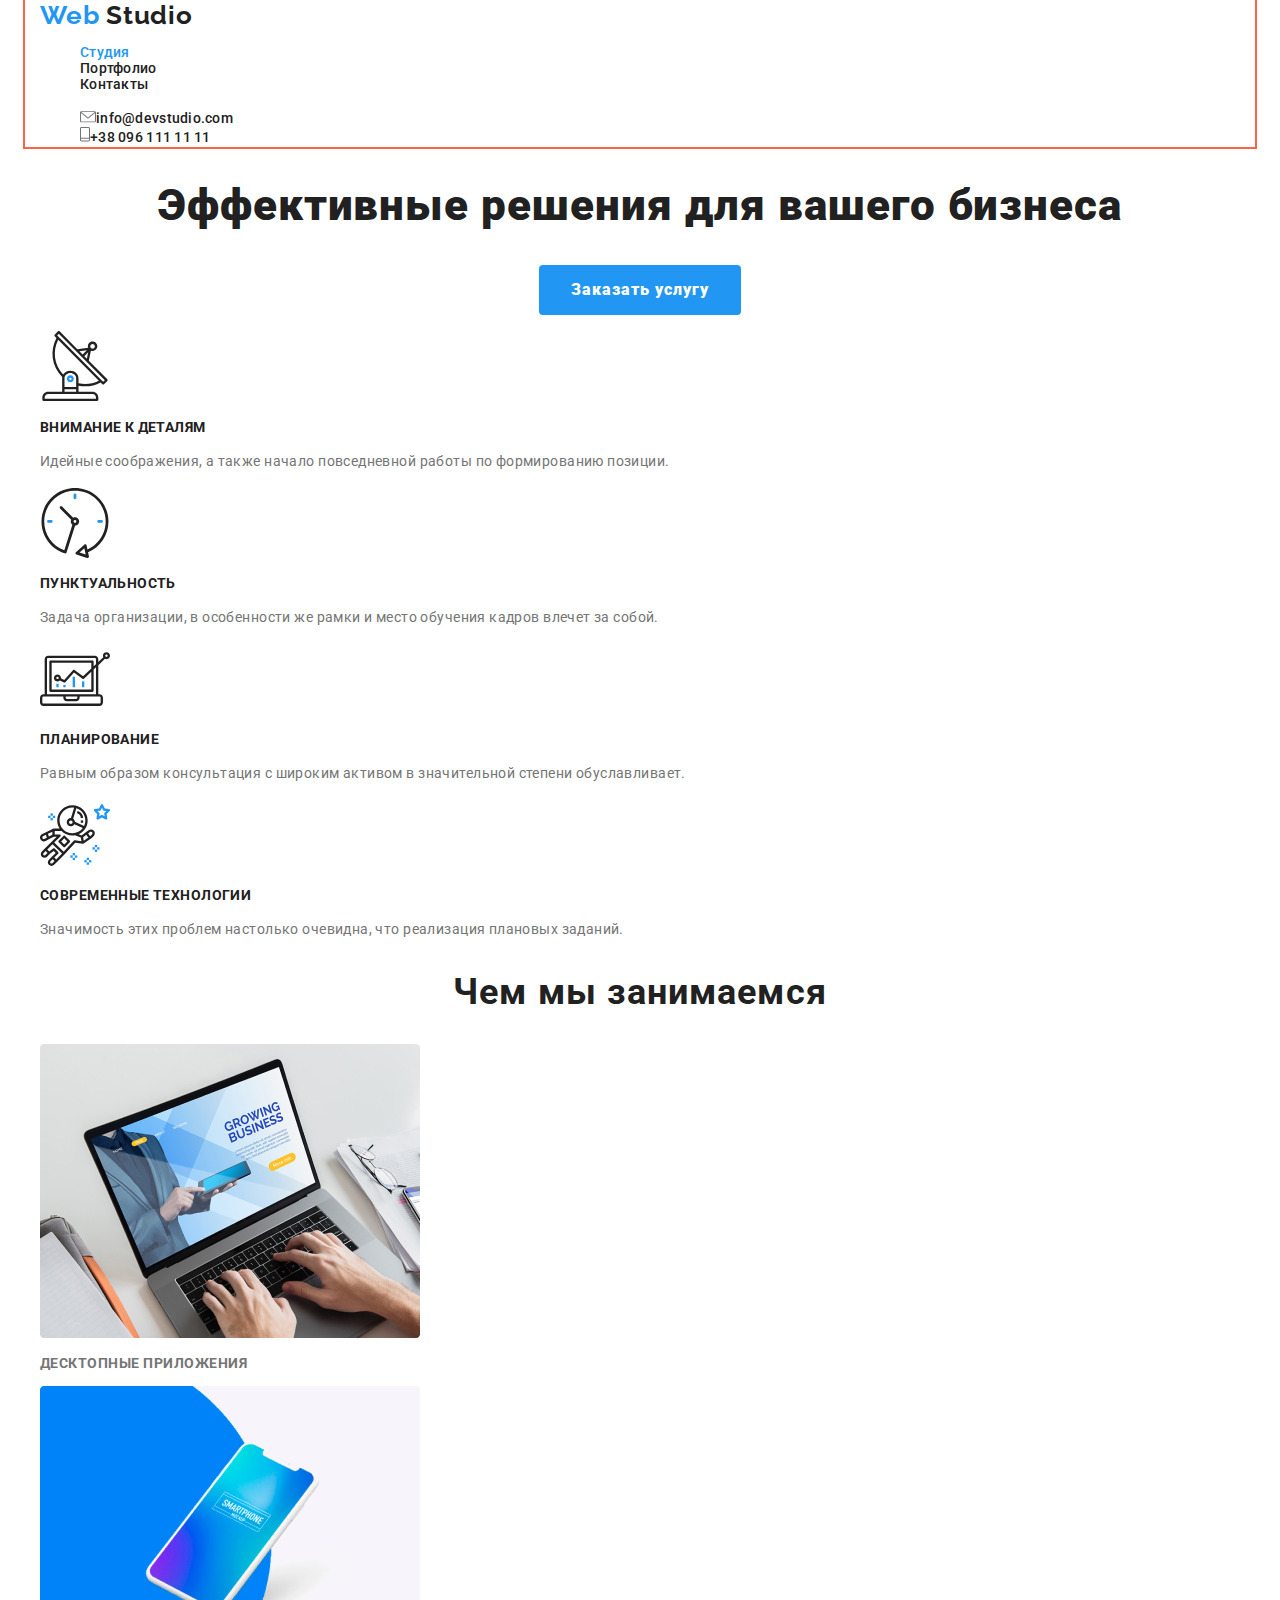
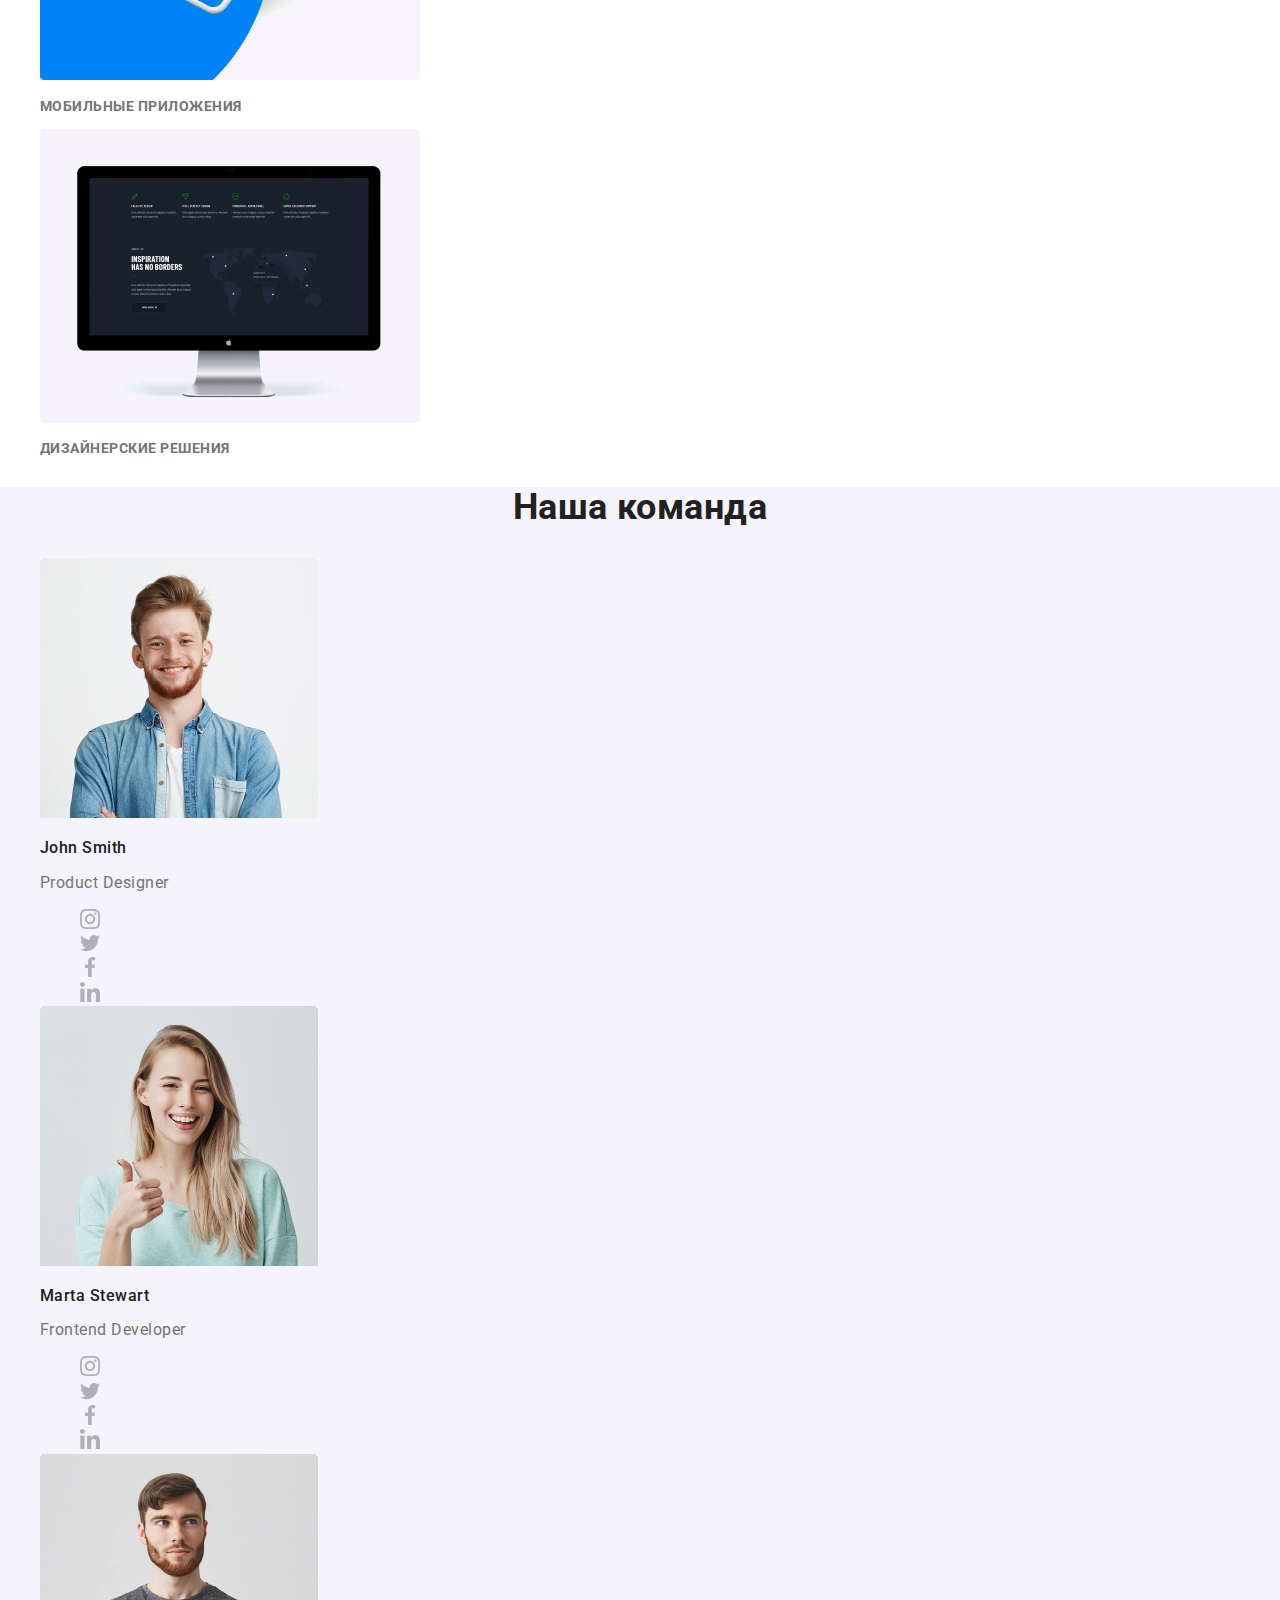
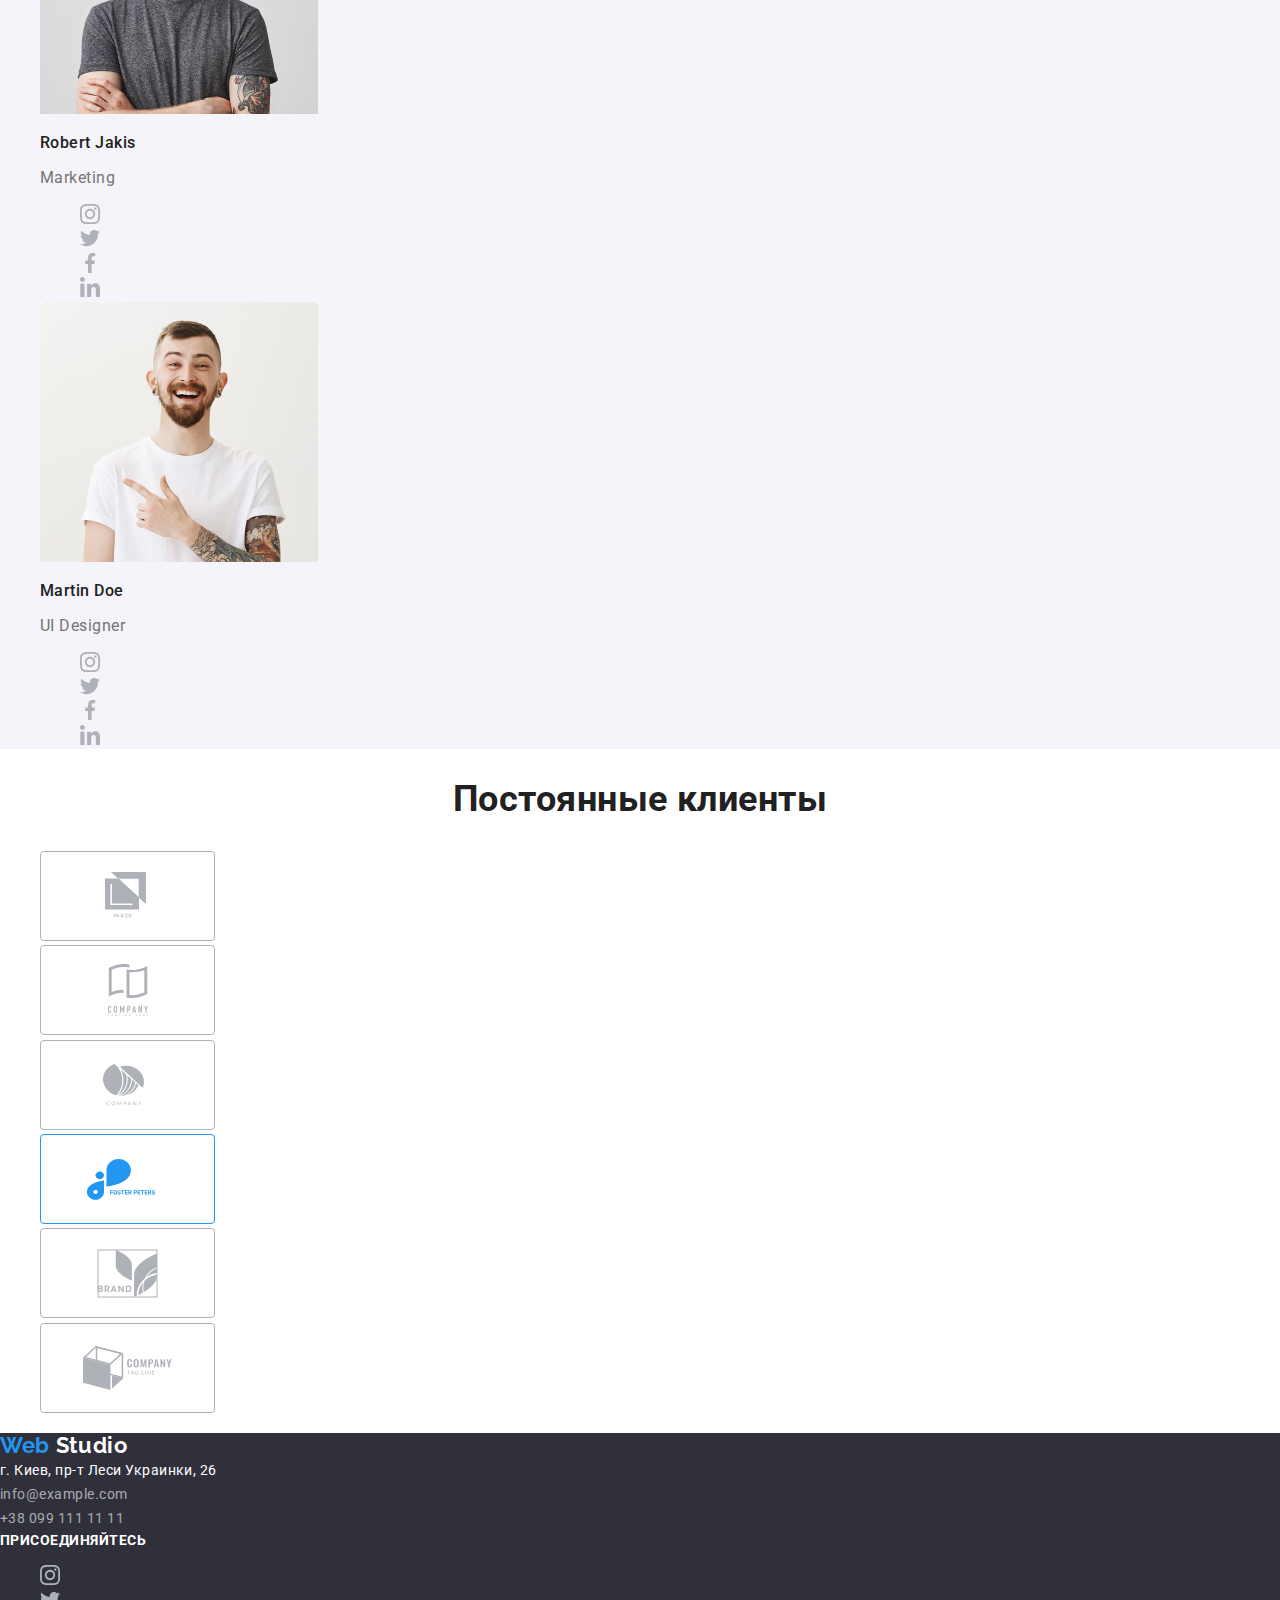
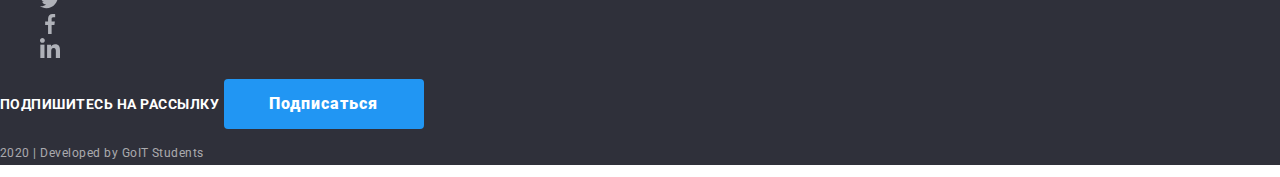
==== index.html @ 117cd225 "Adding margin auto" ====
<!DOCTYPE html>
<html lang="en">
  <head>
    <meta charset="UTF-8" />
    <meta name="viewport" content="width=device-width, initial-scale=1.0" />
    <title>Web studio v.1</title>
    <link
      href="https://fonts.googleapis.com/css2?family=Raleway:wght@700&family=Roboto:wght@500;700;900&display=swap"
      rel="stylesheet"
    />
    <link rel="stylesheet" href="https://cdnjs.cloudflare.com/ajax/libs/modern-normalize/0.6.0/modern-normalize.min.css">
    <link rel="stylesheet" href="./css/styles.css" />
  </head>
  <body>
    <!-- Шапка Сайту -->
    <header class="header">
      <div class="container">
        <nav>
          <a href="" class="logo main"><span>Web</span> Studio</a>
          <ul class="site-nav">
            <li><a href="" class="link current">Студия</a></li>
            <li><a href="portfolio.html">Портфолио</a></li>
            <li><a href="">Контакты</a></li>
          </ul>
        </nav>
        <ul class="connection">
          <li>
            <a href="mailto:http://info@devstudio.com">
              <img src="./images/envelope.svg" alt="Конверт" />info@devstudio.com</a>
          </li>
          <li>
            <a href="tel:+380961111111"><img src="./images/phone.svg" alt="Телефон" />+38 096 111 11 11</a>
          </li>
        </ul>
      </div>
    </header>
    <!-- Основна частина (main) -->
    <main>
      <!-- Баннер -->
      <section class="banner">
        <h1 class="banner-title">Эффективные решения для вашего бизнеса</h1>
        <a href="" class="buttom primary">Заказать услугу</a>
      </section>
      <!-- Частина Переваги -->
      <section class="section advantages">
        <ul>
          <li>
            <a href="" class="icon"
              ><img src="./images/antenna.svg" alt="Спутнік"
            /></a>
            <h3 class="section-title">Внимание к деталям</h3>
            <p>
              Идейные соображения, а также начало повседневной работы по
              формированию позиции.
            </p>
          </li>
          <li>
            <a href="" class="icon"
              ><img src="./images/clock.svg" alt="Спутнік"
            /></a>
            <h3 class="section-title">Пунктуальность</h3>
            <p>
              Задача организации, в особенности же рамки и место обучения кадров
              влечет за собой.
            </p>
          </li>
          <li>
            <a href="" class="icon"
              ><img src="./images/diagram1.svg" alt="Спутнік"
            /></a>
            <h3 class="section-title">Планирование</h3>
            <p>
              Равным образом консультация с широким активом в значительной
              степени обуславливает.
            </p>
          </li>
          <li>
            <a href="" class="icon"
              ><img src="./images/astronaut1.svg" alt="Спутнік"
            /></a>
            <h3 class="section-title">Современные технологии</h3>
            <p>
              Значимость этих проблем настолько очевидна, что реализация
              плановых заданий.
            </p>
          </li>
        </ul>
      </section>
      <!-- Частина сфера діяльності -->
      <section class="section feathure">
        <h2 class="section-title">Чем мы занимаемся</h2>
        <ul>
          <li>
            <img src="./images/desktop.jpg" alt="Десктопные приложения" />
            <p>Десктопные приложения</p>
          </li>
          <li>
            <img src="./images/box.jpg" alt="Мобильные приложения" />
            <p>Мобильные приложения</p>
          </li>
          <li>
            <img src="./images/network.jpg" alt="Дизайнерские решения" />
            <p>Дизайнерские решения</p>
          </li>
        </ul>
      </section>
      <!-- Частина наша команда -->
      <section class="section team">
        <h2 class="section-title">Наша команда</h2>
        <ul>
          <li>
            <img src="./images/ourteam1.jpg" alt="John Smith" />
            <h3 class="own-name">John Smith</h4>
            <p class="own-skills">Product Designer</p>
            <ul>
              <li>
                <a href="" class="icon"
                  ><img src="./images/instagram2.svg" alt="Instagram"
                /></a>
              </li>
              <li>
                <a href="" class="icon"
                  ><img src="./images/twitter1.svg" alt="Twitter"
                /></a>
              </li>
              <li>
                <a href="" class="icon"
                  ><img src="./images/facebook1.svg" alt="Facebook"
                /></a>
              </li>
              <li>
                <a href="" class="icon"
                  ><img src="./images/linkedin1.svg" alt="in"
                /></a>
              </li>
            </ul>
          </li>
          <li>
            <img src="./images/ourteam2.jpg" alt="Marta Stewart" />
            <h3 class="own-name">Marta Stewart</h4>
            <p class="own-skills">Frontend Developer</p>
            <ul>
              <li>
                <a href="" class="icon"
                  ><img src="./images/instagram2.svg" alt="Instagram"
                /></a>
              </li>
              <li>
                <a href="" class="icon"
                  ><img src="./images/twitter1.svg" alt="Twitter"
                /></a>
              </li>
              <li>
                <a href="" class="icon"
                  ><img src="./images/facebook1.svg" alt="Facebook"
                /></a>
              </li>
              <li>
                <a href="" class="icon"
                  ><img src="./images/linkedin1.svg" alt="in"
                /></a>
              </li>
            </ul>
          </li>
          <li>
            <img src="./images/ourteam3.jpg" alt="Robert Jakis" />
            <h3 class="own-name">Robert Jakis</h4>
            <p class="own-skills">Marketing</p>
            <ul>
              <li>
                <a href="" class="icon"
                  ><img src="./images/instagram2.svg" alt="Instagram"
                /></a>
              </li>
              <li>
                <a href="" class="icon"
                  ><img src="./images/twitter1.svg" alt="Twitter"
                /></a>
              </li>
              <li>
                <a href="" class="icon"
                  ><img src="./images/facebook1.svg" alt="Facebook"
                /></a>
              </li>
              <li>
                <a href="" class="icon"
                  ><img src="./images/linkedin1.svg" alt="in"
                /></a>
              </li>
            </ul>
          </li>
          <li>
            <img src="./images/ourteam4.jpg" alt="Martin Doe" />
            <h3 class="own-name">Martin Doe</h4>
            <p class="own-skills">UI Designer</p>
            <ul>
              <li>
                <a href="" class="icon"
                  ><img src="./images/instagram2.svg" alt="Instagram"
                /></a>
              </li>
              <li>
                <a href="" class="icon"
                  ><img src="./images/twitter1.svg" alt="Twitter"
                /></a>
              </li>
              <li>
                <a href="" class="icon"
                  ><img src="./images/facebook1.svg" alt="Facebook"
                /></a>
              </li>
              <li>
                <a href="" class="icon"
                  ><img src="./images/linkedin1.svg" alt="in"
                /></a>
              </li>
            </ul>
          </li>
        </ul>
      </section>
      <!-- Частина Постійні клієнти -->
      <section class="section clients">
        <h2 class="section-title">Постоянные клиенты</h2>
        <ul>
          <li>
            <a href="" class="icon"
              ><img src="./images/Client1.svg" alt="ya&co"
            /></a>
          </li>
          <li>
            <a href="" class="icon"
              ><img src="./images/Client2.svg" alt="company"
            /></a>
          </li>
          <li>
            <a href="" class="icon"
              ><img src="./images/Client3.svg" alt="company 2"
            /></a>
          </li>
          <li>
            <a href="" class="icon"
              ><img src="./images/Client4.svg" alt="Foster Peters"
            /></a>
          </li>
          <li>
            <a href="" class="icon"
              ><img src="./images/Client5.svg" alt="Brand"
            /></a>
          </li>
          <li>
            <a href="" class="icon"
              ><img src="./images/Client6.svg" alt="Tag Line"
            /></a>
          </li>
        </ul>
      </section>
    </main>
    <!-- Підвал (Footer) -->
    <footer>
      <div>
        <a href="" class="logo secondary"
          ><span>Web</span><span class="span"> Studio</span></a
        >
        <address>
        <a href="" class="address-first">г. Киев, пр-т Леси Украинки, 26</a><br />
        <a href="" class="address-second">info@example.com</a><br />
        <a href="" class="address-second">+38 099 111 11 11</a>  
        </address>
      </div>
      <div>
        <b>Присоединяйтесь</b>
        <ul>
          <li>
            <a href="" class="icon"
              ><img src="./images/instagram2.svg" alt="Instagram"
            /></a>
          </li>
          <li>
            <a href="" class="icon"
              ><img src="./images/twitter1.svg" alt="Twitter"
            /></a>
          </li>
          <li>
            <a href="" class="icon"
              ><img src="./images/facebook1.svg" alt="Facebook"
            /></a>
          </li>
          <li>
            <a href="" class="icon"
              ><img src="./images/linkedin1.svg" alt="in"
            /></a>
          </li>
        </ul>
      </div>
      <div>
        <b>Подпишитесь на рассылку</b>
        <a href="" class="buttom primary">Подписаться</a>
      </div>
      <p class="goit">2020 | Developed by GoIT Students</p>
    </footer>
  </body>
</html>
---- css/styles.css ----
:root {
  --color-of-main-text: #212121;
  --color-of-second-text: #757575;
  --akcent: #2196f3;
  --white-color: #ffffff;
  --developed-by: rgba(255, 255, 255, 0.4);
  --second-color-background: #f5f4fa;
  --secondary-buttom-background: #f5f4fa;
  --background-footer: #2f303a;
  --footer-text: rgba(255, 255, 255, 0.6);
}

/* color of main text #212121; */
/* color of the second text #757575; */
/* white color #ffffff; */
/* akcent #2196F3; */
/* developed by rgba(255, 255, 255, 0.4); */
/* the second color of background #F5F4FA; */

/* Making border-box type of box model*/
html {
  box-sizing: border-box;
}
*,
*::before,
*::after {
  box-sizing: inherit;
}
/*header li {
  display: inline-block;
  margin-right: 10px;
}*/

.container {
  margin-left: auto;
  margin-right: auto;
  padding-left: 15px;
  padding-right: 15px;
  width: 1230px;
  outline: 2px solid tomato;
}
/*body*/
body {
  color: var(--color-of-second-text);
  background-color: var(--white-color);
  font-family: roboto, sans-serif;

  margin: 0px;
}
ul {
  list-style: none;
}
a {
  text-decoration: none;
}

/*logo*/
.logo {
  color: var(--color-of-main-text);
  font-family: Raleway, sans-serif;
  letter-spacing: 0.03em;
  font-weight: bold;
}
.logo.main {
  font-size: 26px;
  line-height: 1.19;
}
.logo.secondary {
  font-size: 22px;
  line-height: 1.18;
}
span {
  color: var(--akcent);
}
.span {
  color: var(--white-color);
}

/* navigtion */
.site-nav a {
  color: var(--color-of-main-text);
}
.site-nav {
  font-weight: 500;
  font-size: 14px;
  letter-spacing: 0.02em;
  line-height: 1.14;
}
.site-nav a:hover,
.site-nav a:focus {
  color: var(--akcent);
}
.site-nav .link.current {
  color: var(--akcent);
}

.connection a {
  color: var(--color-of-main-text);
  font-weight: 500;
  font-size: 14px;
  letter-spacing: 0.02em;
  line-height: 1.14;
}
.connection a:hover,
.connection a:focus {
  color: var(--akcent);
}
/* main part */

.section.advantages .section-title {
  color: var(--color-of-main-text);
  font-weight: bold;
  font-size: 14px;
  line-height: 1.14;
  letter-spacing: 0.03em;
  text-transform: uppercase;
}
.section.advantage,
.section.feathure,
.section.team,
.section.clients,
footer {
  letter-spacing: 0.03em;
}
.section.advantages p {
  font-weight: normal;
  font-size: 14px;
  line-height: 1.71;
  letter-spacing: 0.03em;
}
/* banner */

.banner {
  text-align: center;
  color: var(--color-of-main-text);
  letter-spacing: 0.06em;
}
.banner-title {
  font-weight: 900;
  font-size: 44px;
  line-height: 1.36;
}
/* buttom */
.buttom.primary {
  color: var(--white-color);
  background-color: var(--akcent);
  letter-spacing: 0.06em;
  font-weight: 900;
  font-size: 16px;
  text-align: center;
  line-height: 1.87;
  border-radius: 4px;
  padding: 10px 32px;
  display: inline-block;
  min-width: 200px;

  outline: 2 px solid tomato;
}
button:hover,
button:focus {
  color: var(--white-color);
  background-color: var(--akcent);
}
button {
  font-family: roboto, sans-serif;
  letter-spacing: 0.03em;
  font-weight: 500;
  font-size: 16px;
  line-height: 1.62;
}

.icon:hover,
.icon:focus {
  background-color: var(--akcent);
}

.feathure h2 {
  text-align: center;
}
.team h2 {
  text-align: center;
}
.clients h2 {
  text-align: center;
}

/*In general hear shold have been the second page*/
.projects h3,
h1 {
  color: var(--color-of-main-text);
}
.projects p {
  color: var(--color-of-second-text);
}
.first-paragraf {
  font-weight: normal;
  font-size: 16px;
  line-height: 1.87;
  letter-spacing: 0.03em;
}
.second-paragraf {
  font-weight: normal;
  font-size: 18px;
  line-height: 1.55;
  letter-spacing: 0.03em;
}
.projects h3 {
  font-weight: bold;
  font-size: 18px;
  line-height: 2;
  letter-spacing: 0.06em;
}
.section.feathure .section-title {
  color: var(--color-of-main-text);
  font-weight: bold;
  font-size: 36px;
  line-height: 1.16;
  letter-spacing: 0.03em;
}
.section.feathure p {
  font-weight: bold;
  font-size: 14px;
  line-height: 1.14;
  text-transform: uppercase;
}
.section.team {
  background-color: var(--second-color-background);
}
.section.team .section-title {
  font-weight: bold;
  font-size: 36px;
  line-height: 1.16;
  color: var(--color-of-main-text);
}
.section.team .own-name {
  font-weight: 500;
  font-size: 16px;
  line-height: 1.18;
  letter-spacing: 0.03em;
  color: var(--color-of-main-text);
}
.section.team .own-skills {
  font-weight: normal;
  font-size: 16px;
  line-height: 1.18;
}
.section.clients .section-title {
  font-weight: bold;
  font-size: 36px;
  line-height: 1.16;
  color: var(--color-of-main-text);
}
address {
  font-weight: normal;
  font-size: 14px;
  line-height: 1.71;
  font-style: normal;
  color: var(--footer-text);
}
address .address-first {
  color: var(--white-color);
}
address .address-second {
  color: var(--footer-text);
}
div b {
  font-size: 14px;
  line-height: 1.14;
  color: var(--white-color);
  text-transform: uppercase;
}
.goit {
  font-weight: normal;
  font-size: 12px;
  line-height: 2;
  color: var(--footer-text);
}
.main-name {
  font-weight: 900;
  font-size: 44px;
  line-height: 1.36;
  text-align: center;
}
footer {
  background-color: var(--background-footer);
}
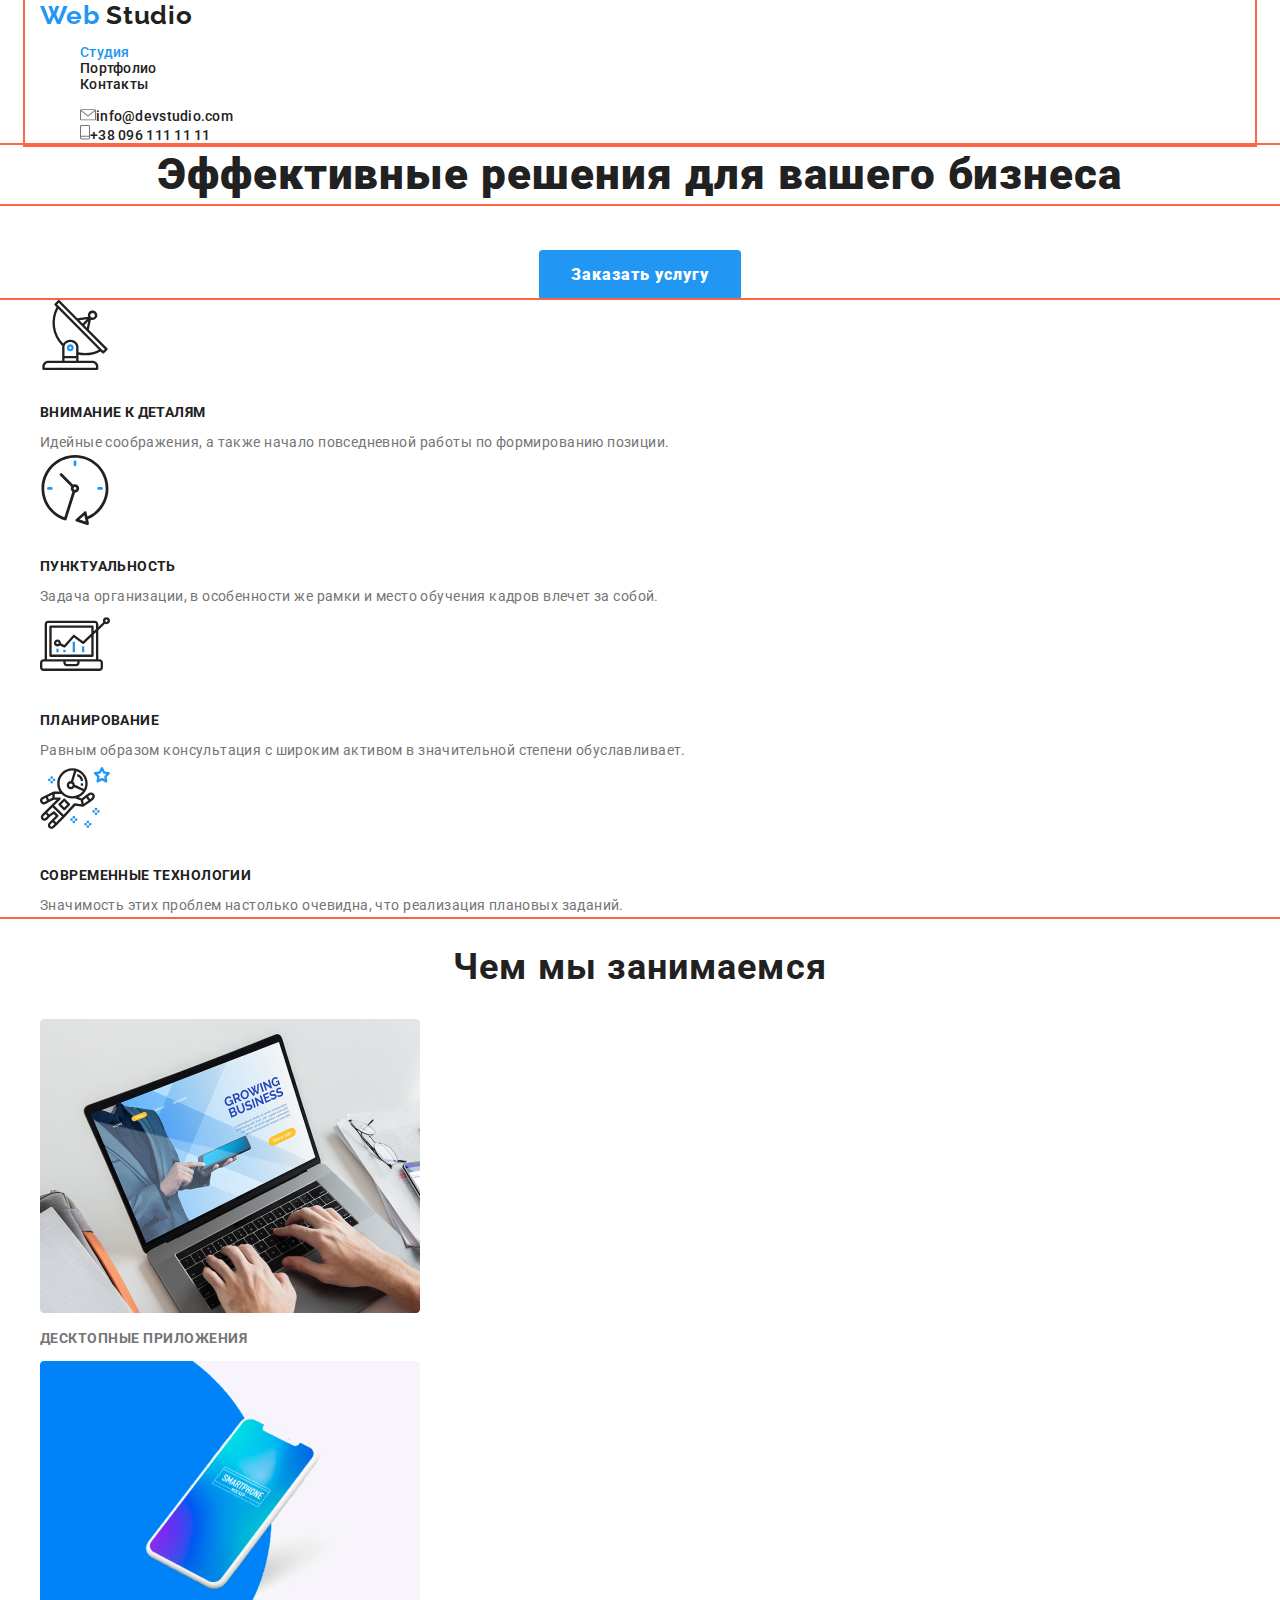
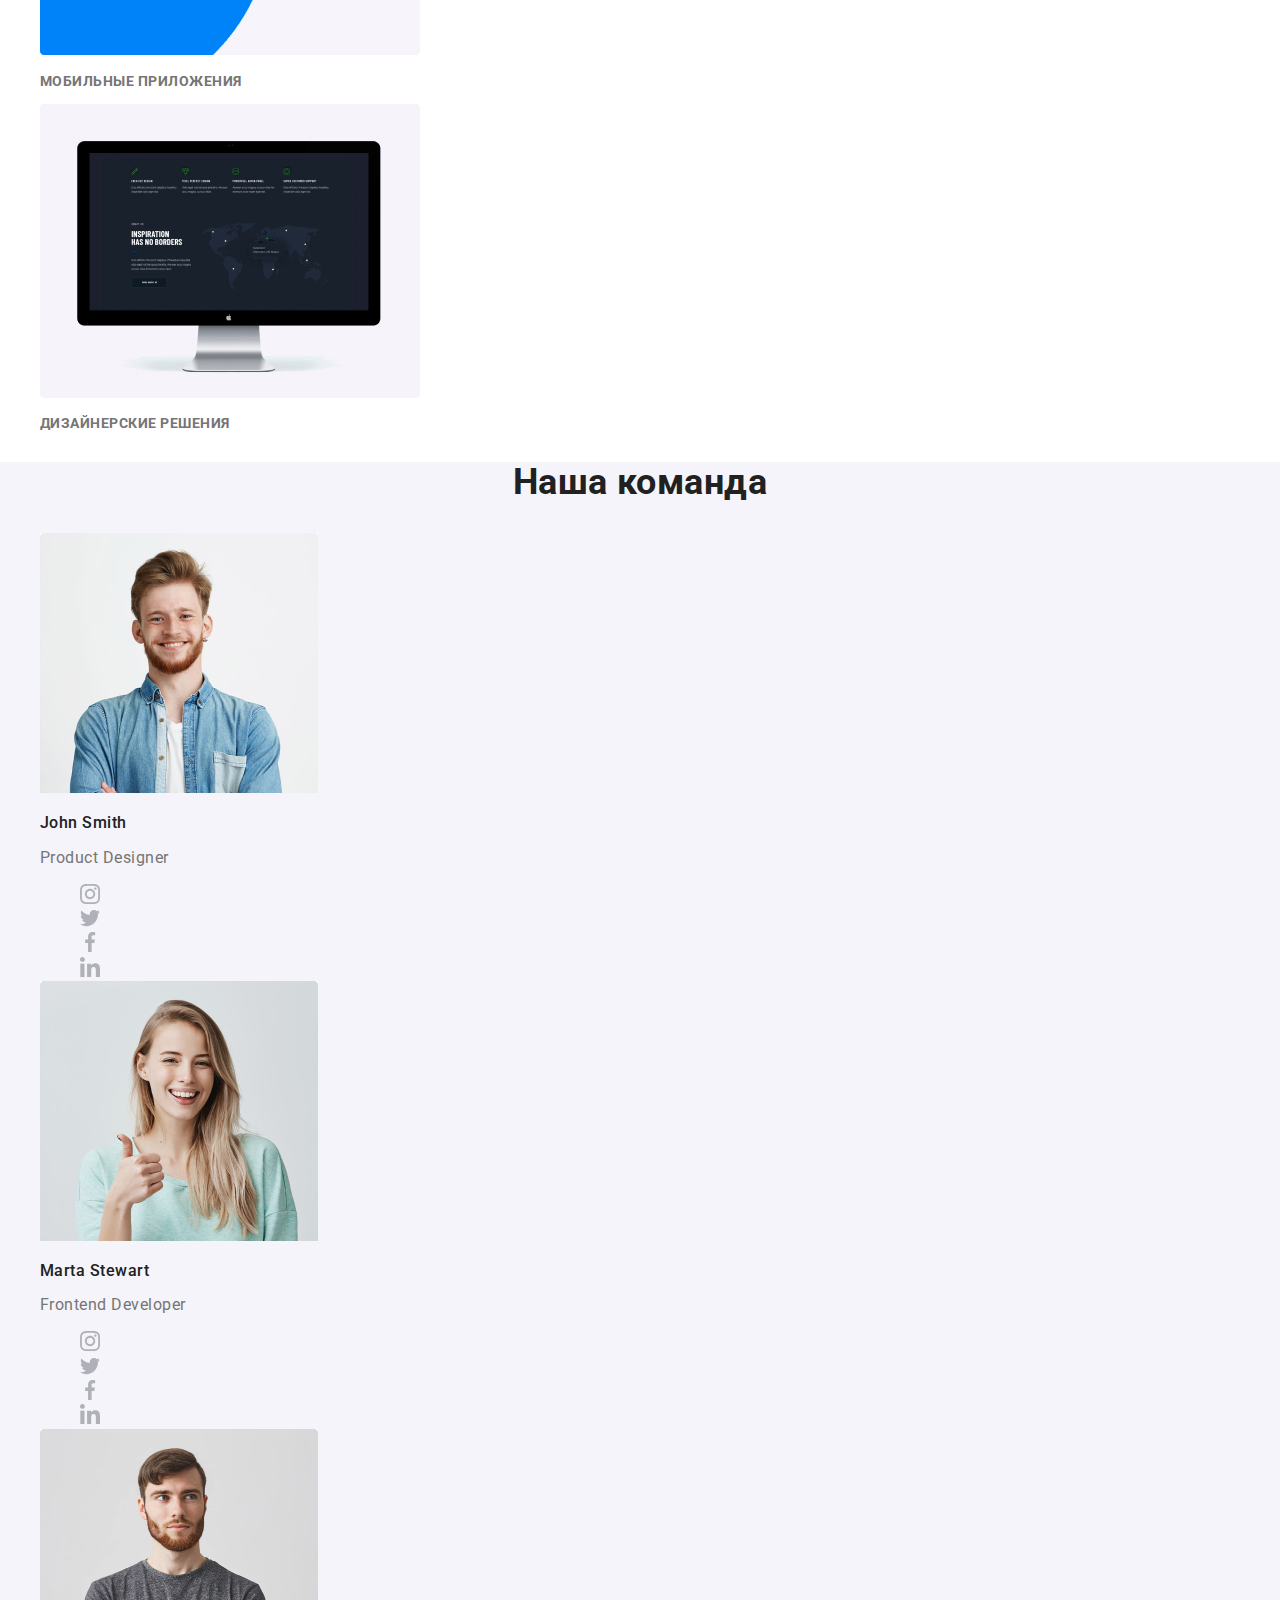
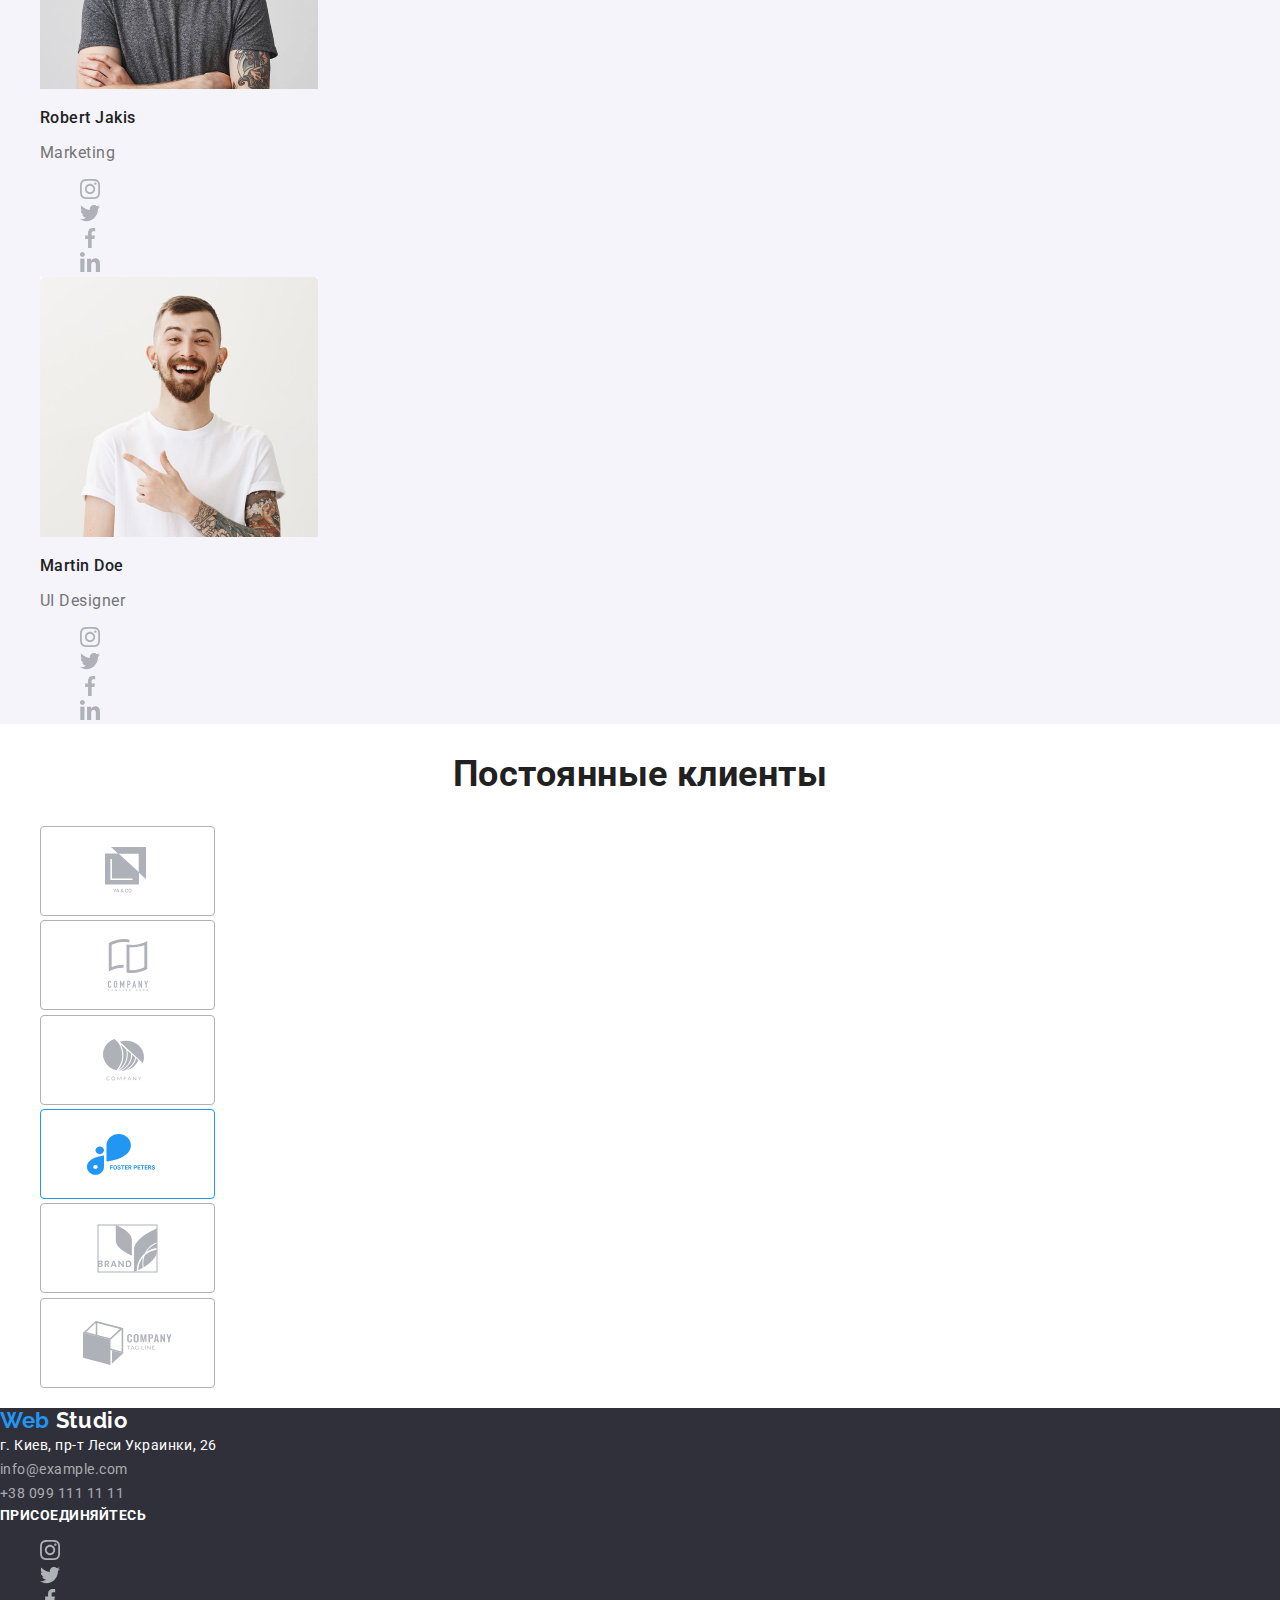
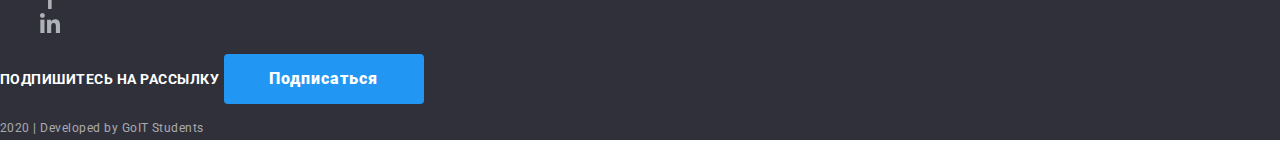
==== commit f3dfc842: "Adding margin in section advantages" ====
--- a/index.html
+++ b/index.html
@@ -43,48 +43,42 @@
       </section>
       <!-- Частина Переваги -->
       <section class="section advantages">
-        <ul>
-          <li>
-            <a href="" class="icon"
-              ><img src="./images/antenna.svg" alt="Спутнік"
-            /></a>
-            <h3 class="section-title">Внимание к деталям</h3>
-            <p>
-              Идейные соображения, а также начало повседневной работы по
-              формированию позиции.
-            </p>
-          </li>
-          <li>
-            <a href="" class="icon"
-              ><img src="./images/clock.svg" alt="Спутнік"
-            /></a>
-            <h3 class="section-title">Пунктуальность</h3>
-            <p>
-              Задача организации, в особенности же рамки и место обучения кадров
-              влечет за собой.
-            </p>
-          </li>
-          <li>
-            <a href="" class="icon"
-              ><img src="./images/diagram1.svg" alt="Спутнік"
-            /></a>
-            <h3 class="section-title">Планирование</h3>
-            <p>
-              Равным образом консультация с широким активом в значительной
-              степени обуславливает.
-            </p>
-          </li>
-          <li>
-            <a href="" class="icon"
-              ><img src="./images/astronaut1.svg" alt="Спутнік"
-            /></a>
-            <h3 class="section-title">Современные технологии</h3>
-            <p>
-              Значимость этих проблем настолько очевидна, что реализация
-              плановых заданий.
-            </p>
-          </li>
-        </ul>
+        <div>
+          <ul class="advantages-title">
+            <li>
+              <a href="" class="icon"><img src="./images/antenna.svg" alt="Спутнік" /></a>
+              <h3 class="section-title">Внимание к деталям</h3>
+              <p>
+                Идейные соображения, а также начало повседневной работы по
+                формированию позиции.
+              </p>
+            </li>
+            <li>
+              <a href="" class="icon"><img src="./images/clock.svg" alt="Спутнік" /></a>
+              <h3 class="section-title">Пунктуальность</h3>
+              <p>
+                Задача организации, в особенности же рамки и место обучения кадров
+                влечет за собой.
+              </p>
+            </li>
+            <li>
+              <a href="" class="icon"><img src="./images/diagram1.svg" alt="Спутнік" /></a>
+              <h3 class="section-title">Планирование</h3>
+              <p>
+                Равным образом консультация с широким активом в значительной
+                степени обуславливает.
+              </p>
+            </li>
+            <li>
+              <a href="" class="icon"><img src="./images/astronaut1.svg" alt="Спутнік" /></a>
+              <h3 class="section-title">Современные технологии</h3>
+              <p>
+                Значимость этих проблем настолько очевидна, что реализация
+                плановых заданий.
+              </p>
+            </li>
+          </ul>
+        </div>
       </section>
       <!-- Частина сфера діяльності -->
       <section class="section feathure">
--- a/css/styles.css
+++ b/css/styles.css
@@ -105,6 +105,10 @@
 .connection a:focus {
   color: var(--akcent);
 }
+.connection {
+  margin-bottom: 0px;
+  margin-top: 0px;
+}
 /* main part */
 
 .section.advantages .section-title {
@@ -114,6 +118,18 @@
   line-height: 1.14;
   letter-spacing: 0.03em;
   text-transform: uppercase;
+  margin-bottom: 10px;
+  margin-top: 0px;
+}
+.advantages-title {
+  margin-top: 0px;
+}
+.advantages-title p {
+  margin-top: 0px;
+  margin-bottom: 0px;
+}
+.advantages-title img {
+  margin-bottom: 30px;
 }
 .section.advantage,
 .section.feathure,
@@ -128,6 +144,10 @@
   line-height: 1.71;
   letter-spacing: 0.03em;
 }
+.section.advantages {
+  outline: 2px solid tomato;
+}
+
 /* banner */
 
 .banner {
@@ -139,6 +159,9 @@
   font-weight: 900;
   font-size: 44px;
   line-height: 1.36;
+  outline: 2px solid tomato;
+  margin-top: 0px;
+  margin-bottom: 46px;
 }
 /* buttom */
 .buttom.primary {
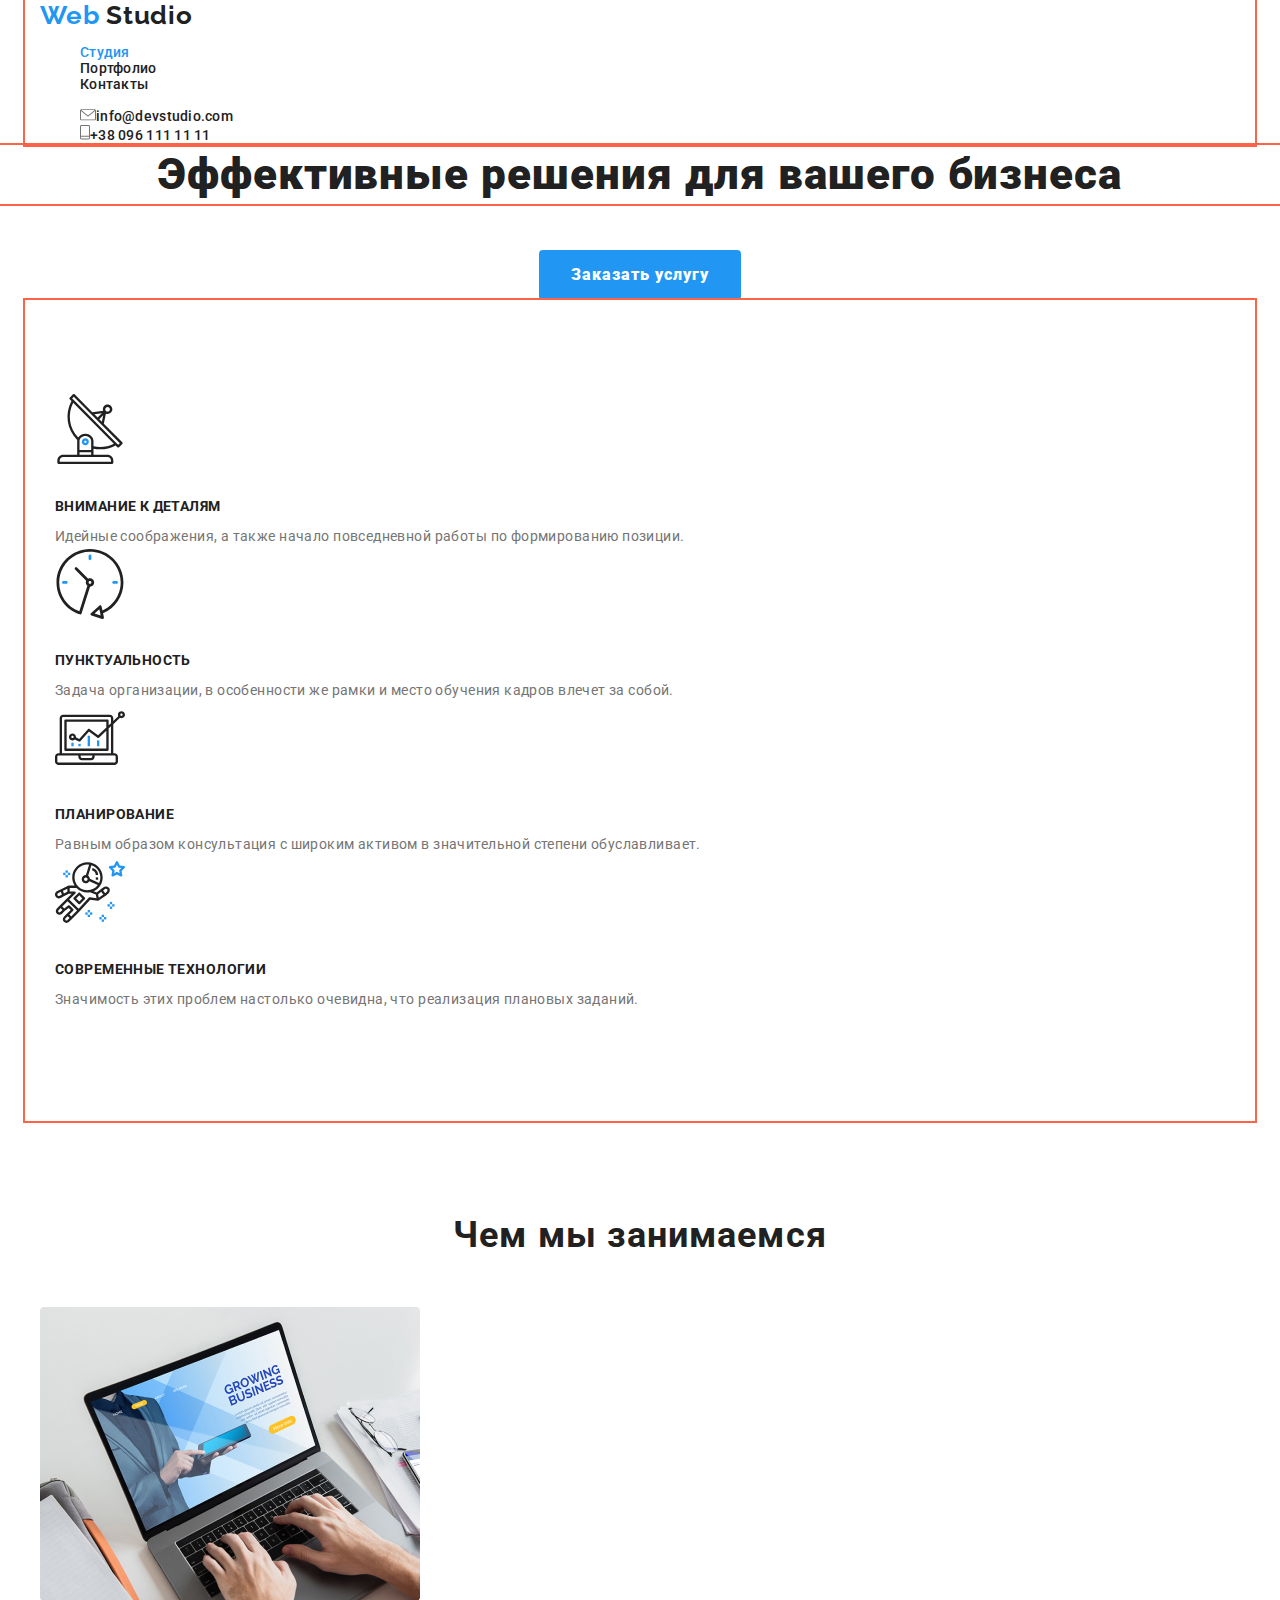
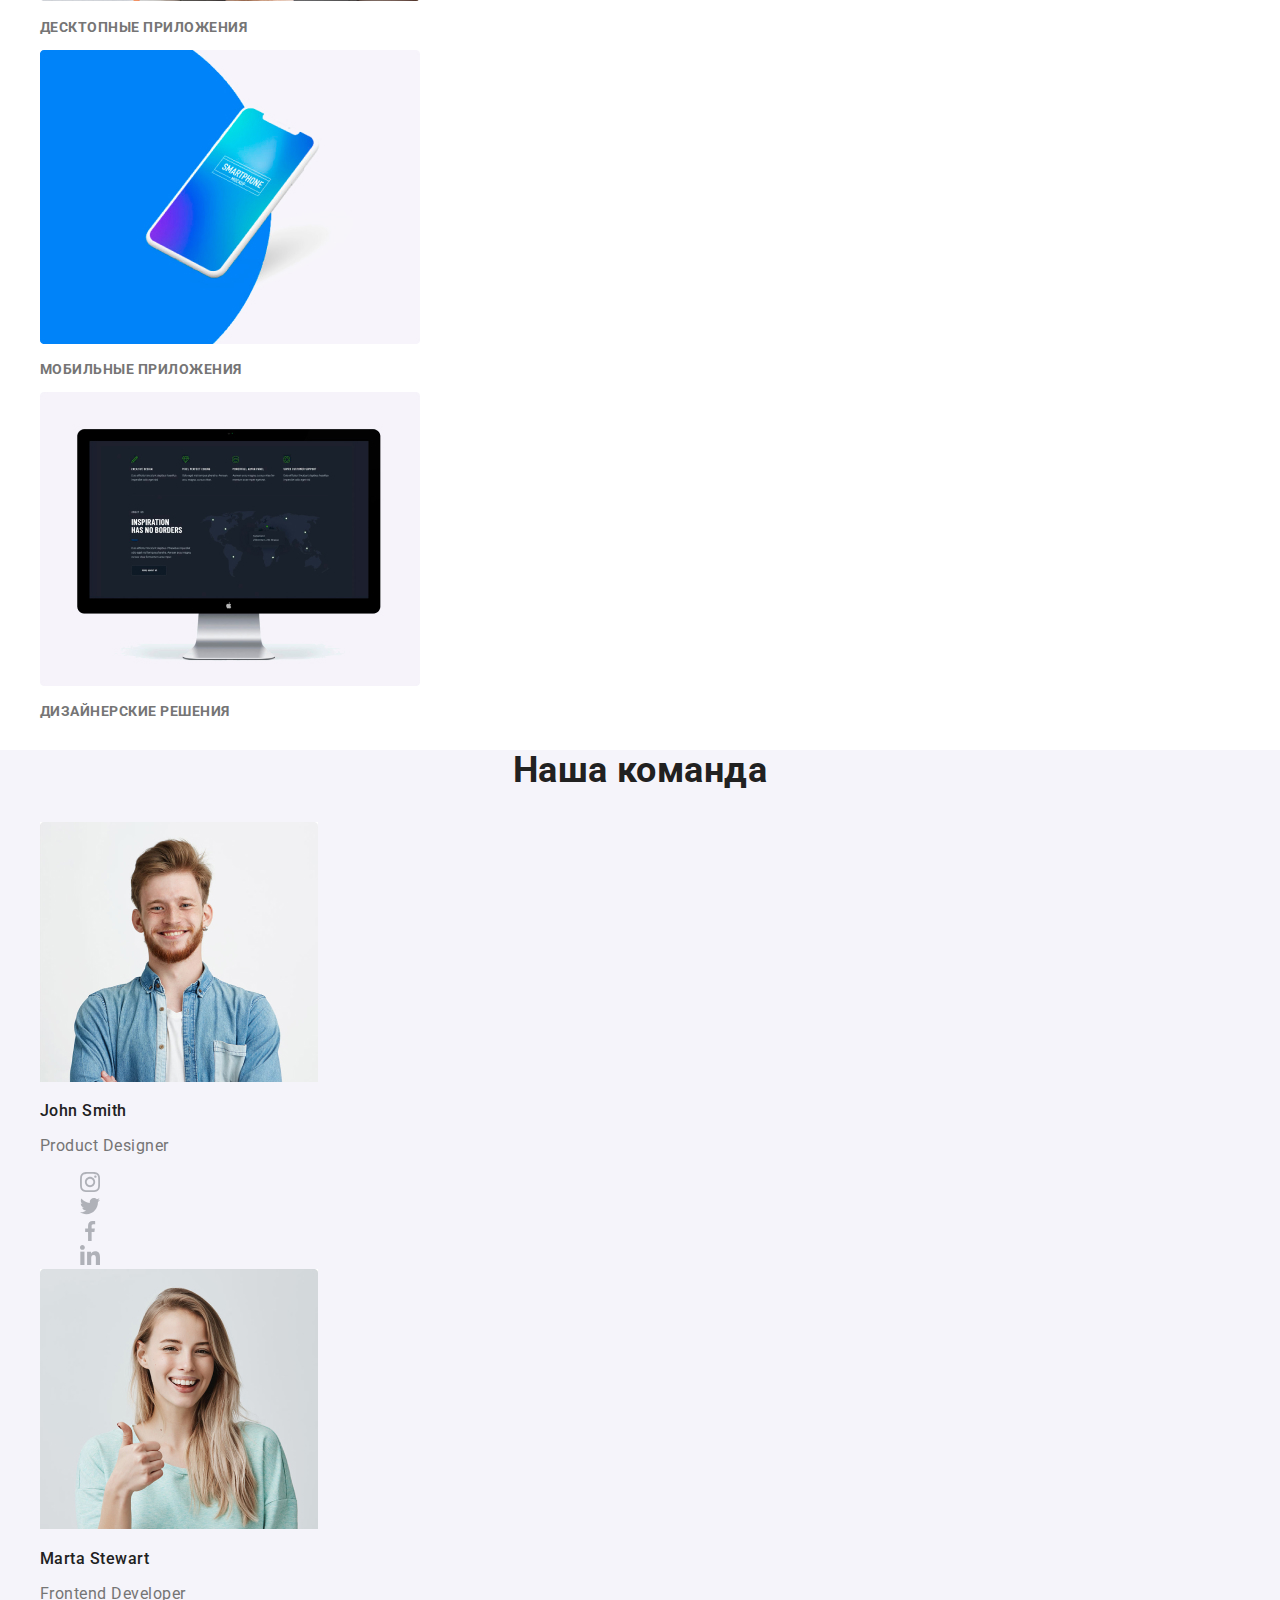
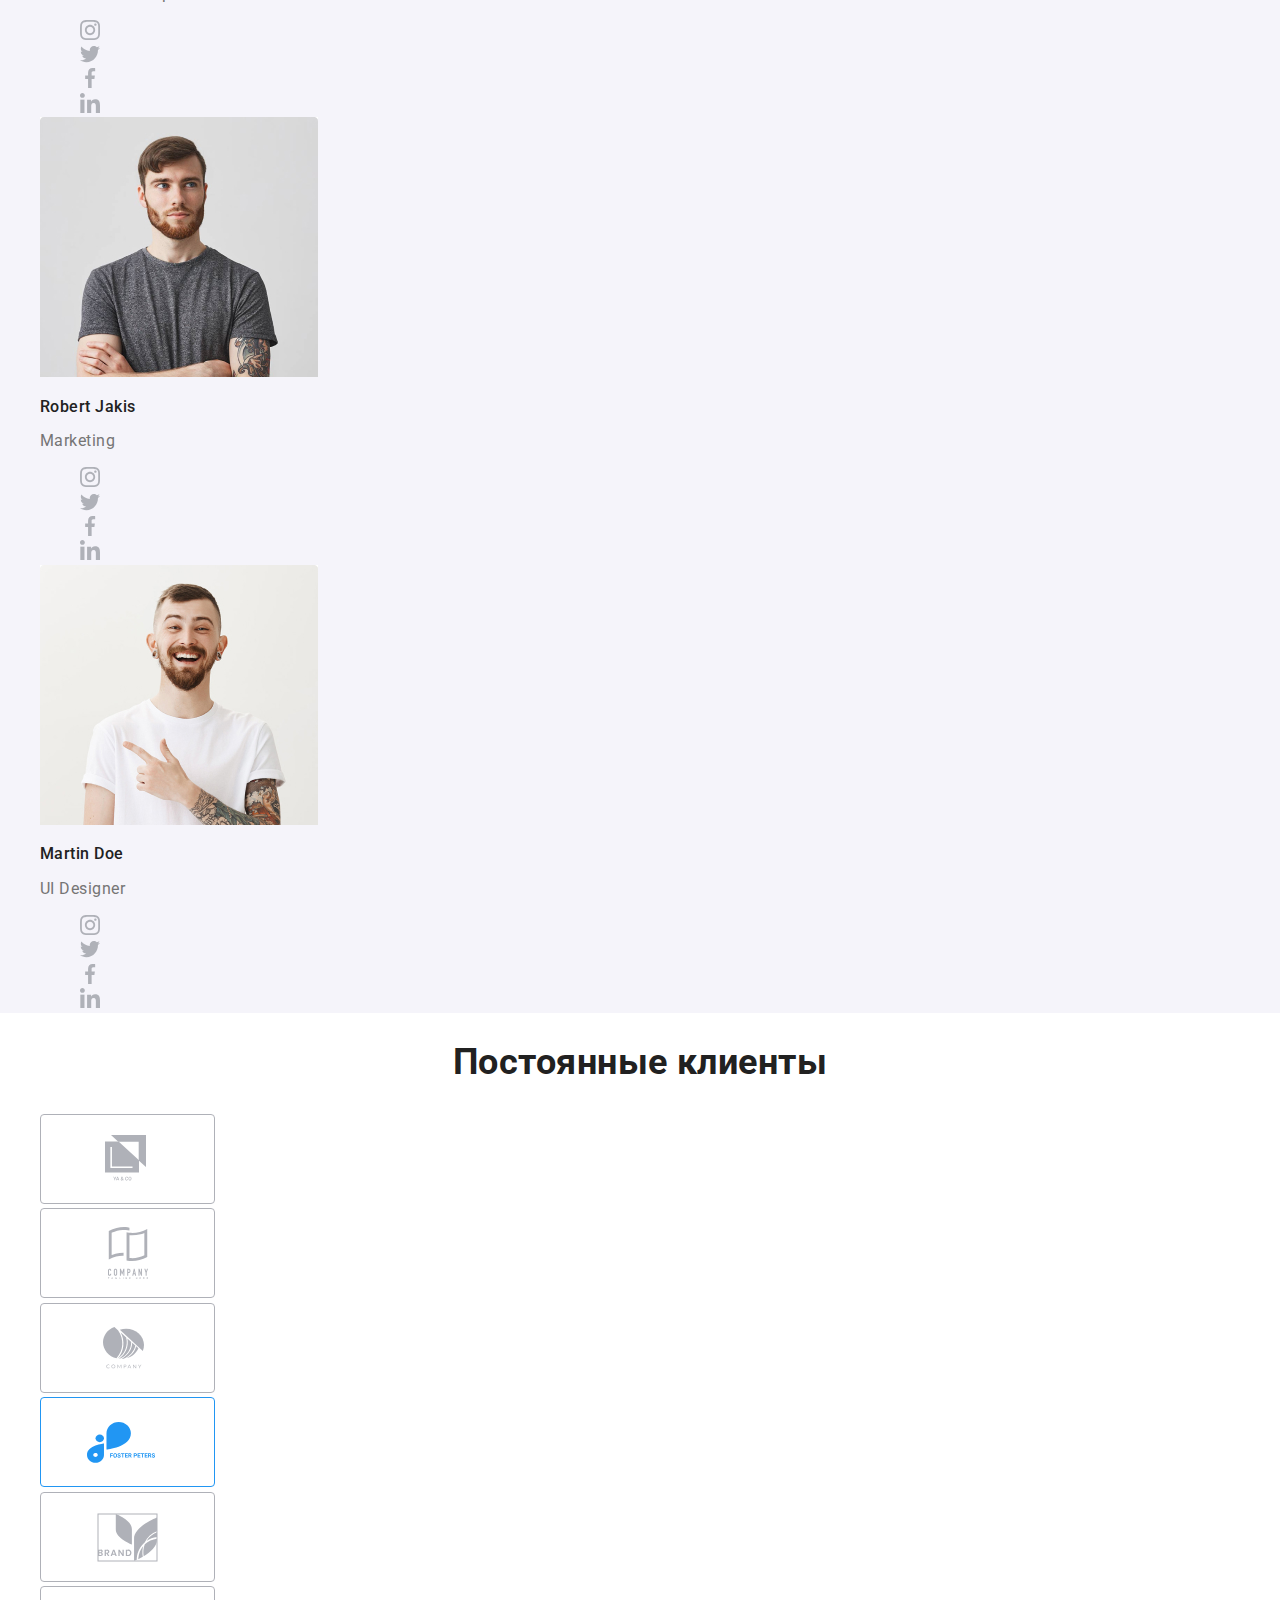
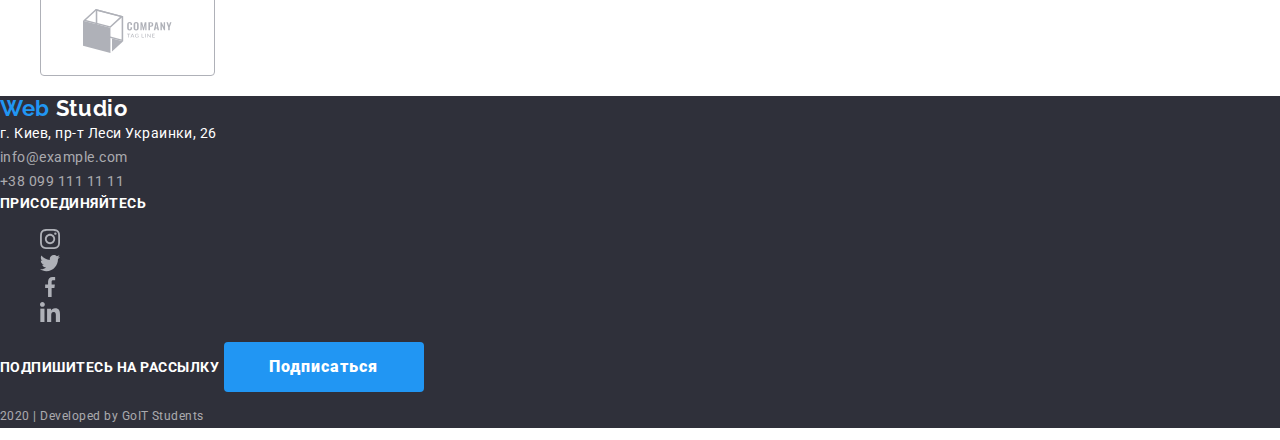
==== commit dd611314: "Adding margin for section feathure" ====
--- a/index.html
+++ b/index.html
@@ -43,7 +43,7 @@
       </section>
       <!-- Частина Переваги -->
       <section class="section advantages">
-        <div>
+        <div class="advantages">
           <ul class="advantages-title">
             <li>
               <a href="" class="icon"><img src="./images/antenna.svg" alt="Спутнік" /></a>
@@ -83,7 +83,7 @@
       <!-- Частина сфера діяльності -->
       <section class="section feathure">
         <h2 class="section-title">Чем мы занимаемся</h2>
-        <ul>
+        <ul class="feathure-title">
           <li>
             <img src="./images/desktop.jpg" alt="Десктопные приложения" />
             <p>Десктопные приложения</p>
--- a/css/styles.css
+++ b/css/styles.css
@@ -123,6 +123,7 @@
 }
 .advantages-title {
   margin-top: 0px;
+  padding-left: 0px;
 }
 .advantages-title p {
   margin-top: 0px;
@@ -145,7 +146,18 @@
   letter-spacing: 0.03em;
 }
 .section.advantages {
+  padding-top: 94px;
+  padding-bottom: 94px;
   outline: 2px solid tomato;
+  margin-bottom: 94px;
+}
+
+.advantages {
+  margin-left: auto;
+  margin-right: auto;
+  padding-left: 15px;
+  padding-right: 15px;
+  width: 1230px;
 }
 
 /* banner */
@@ -198,6 +210,8 @@
 }
 
 .feathure h2 {
+  margin-top: 0px;
+  margin-bottom: 0px;
   text-align: center;
 }
 .team h2 {
@@ -205,6 +219,10 @@
 }
 .clients h2 {
   text-align: center;
+}
+.feathure-title {
+  margin-top: 0px;
+  margin-bottom: 0px;
 }
 
 /*In general hear shold have been the second page*/
@@ -239,6 +257,7 @@
   font-size: 36px;
   line-height: 1.16;
   letter-spacing: 0.03em;
+  margin-bottom: 50px;
 }
 .section.feathure p {
   font-weight: bold;
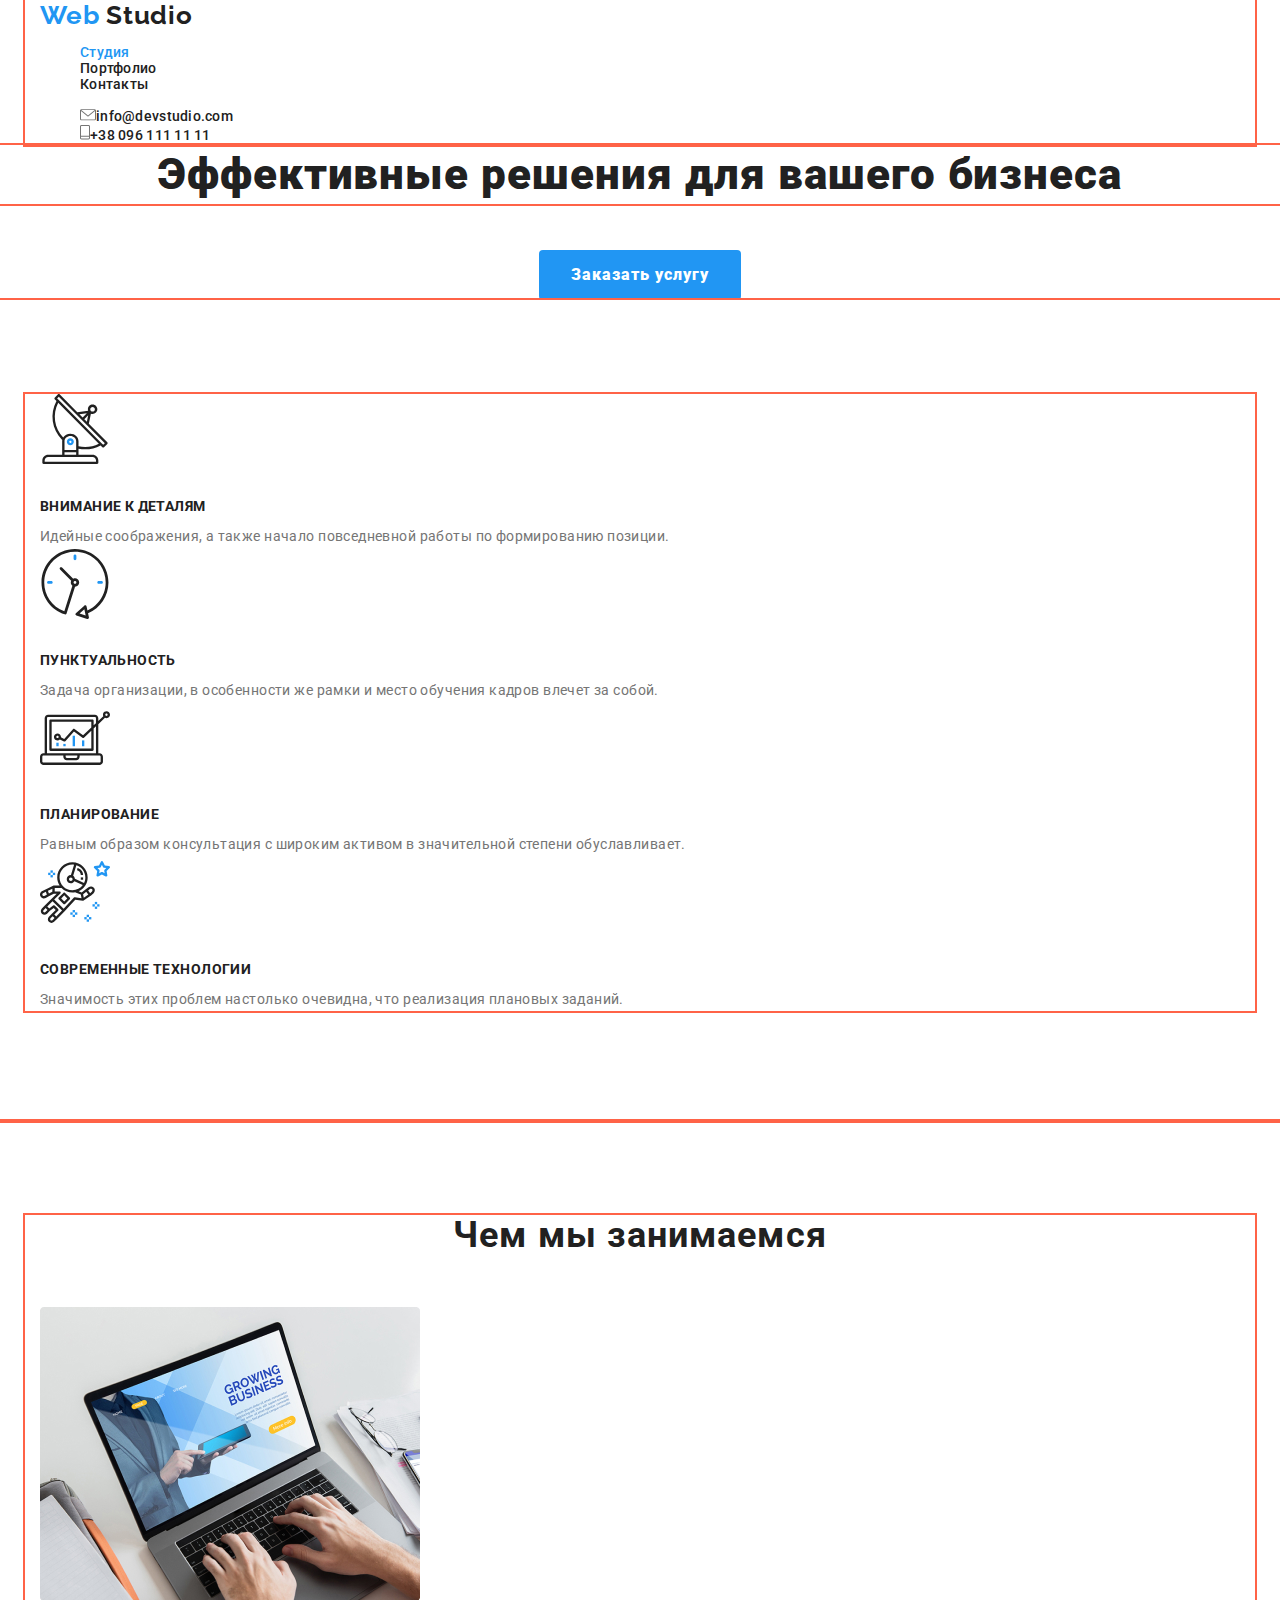
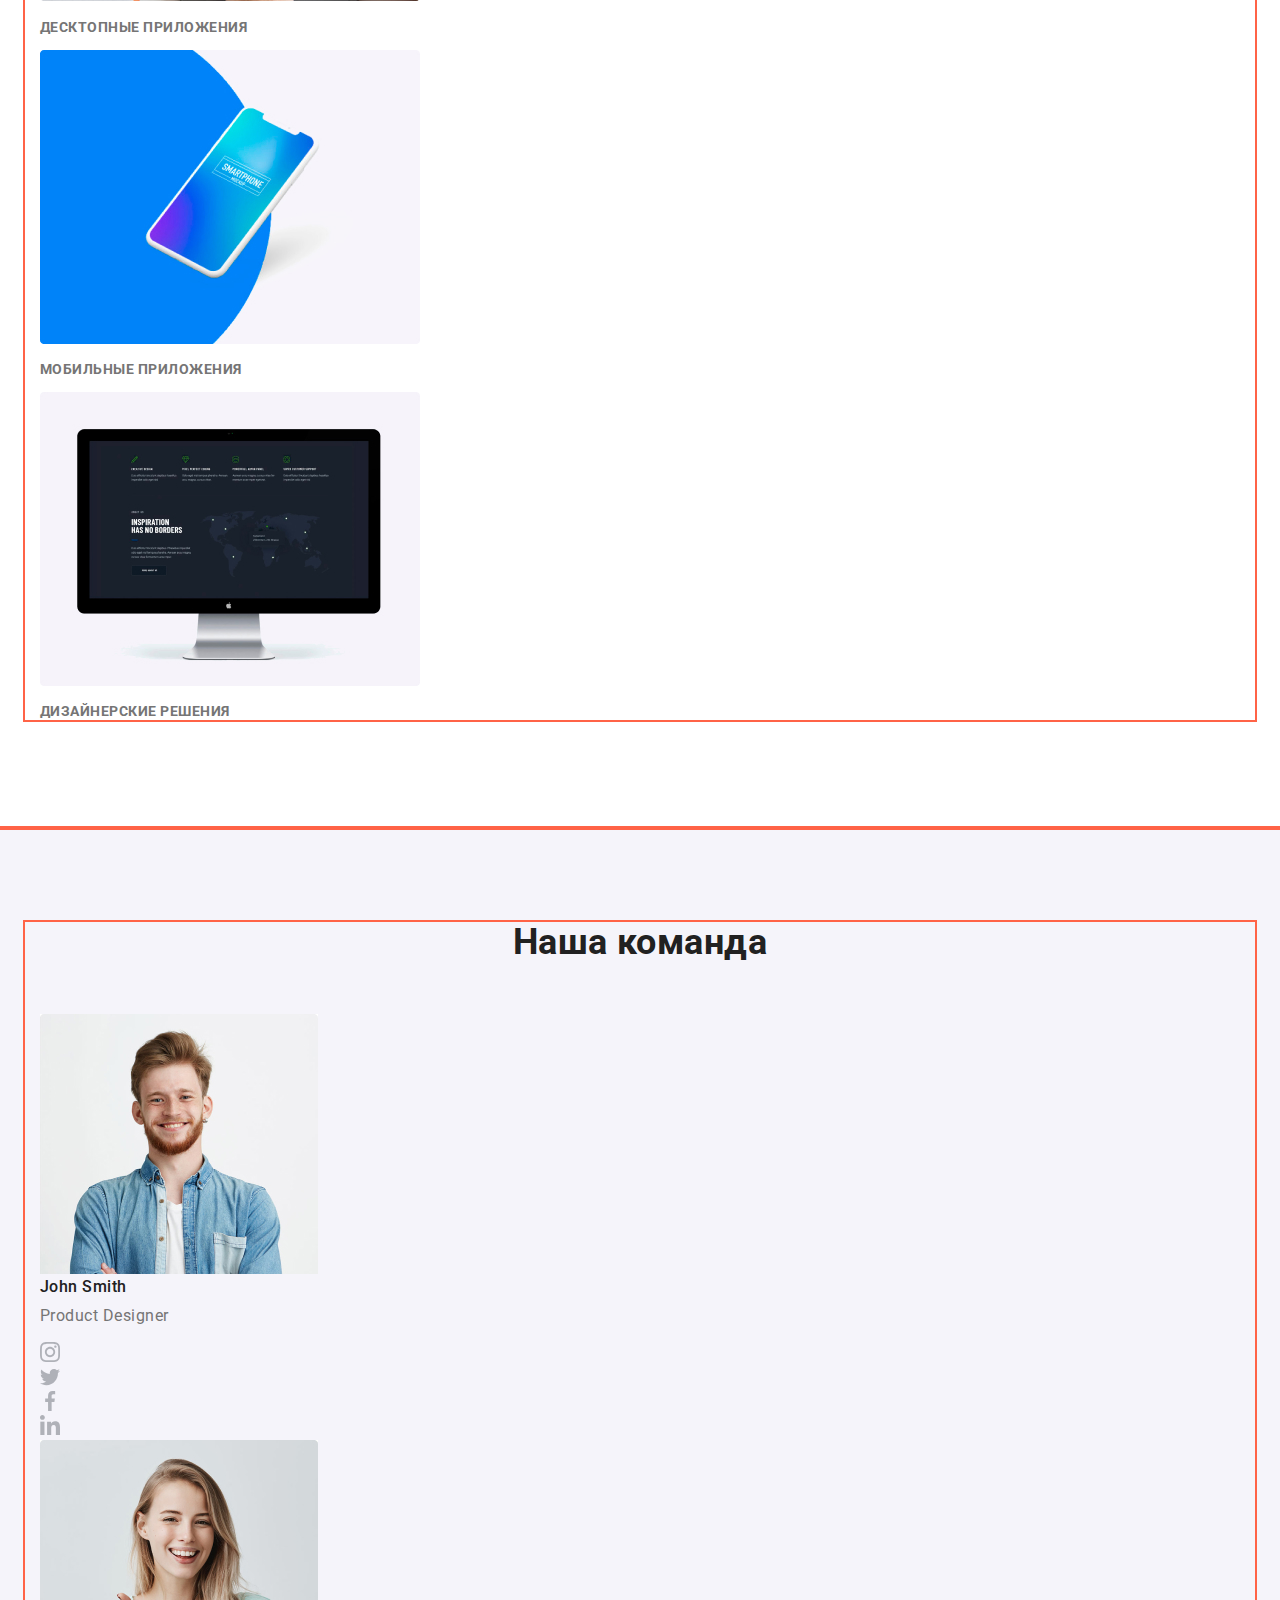
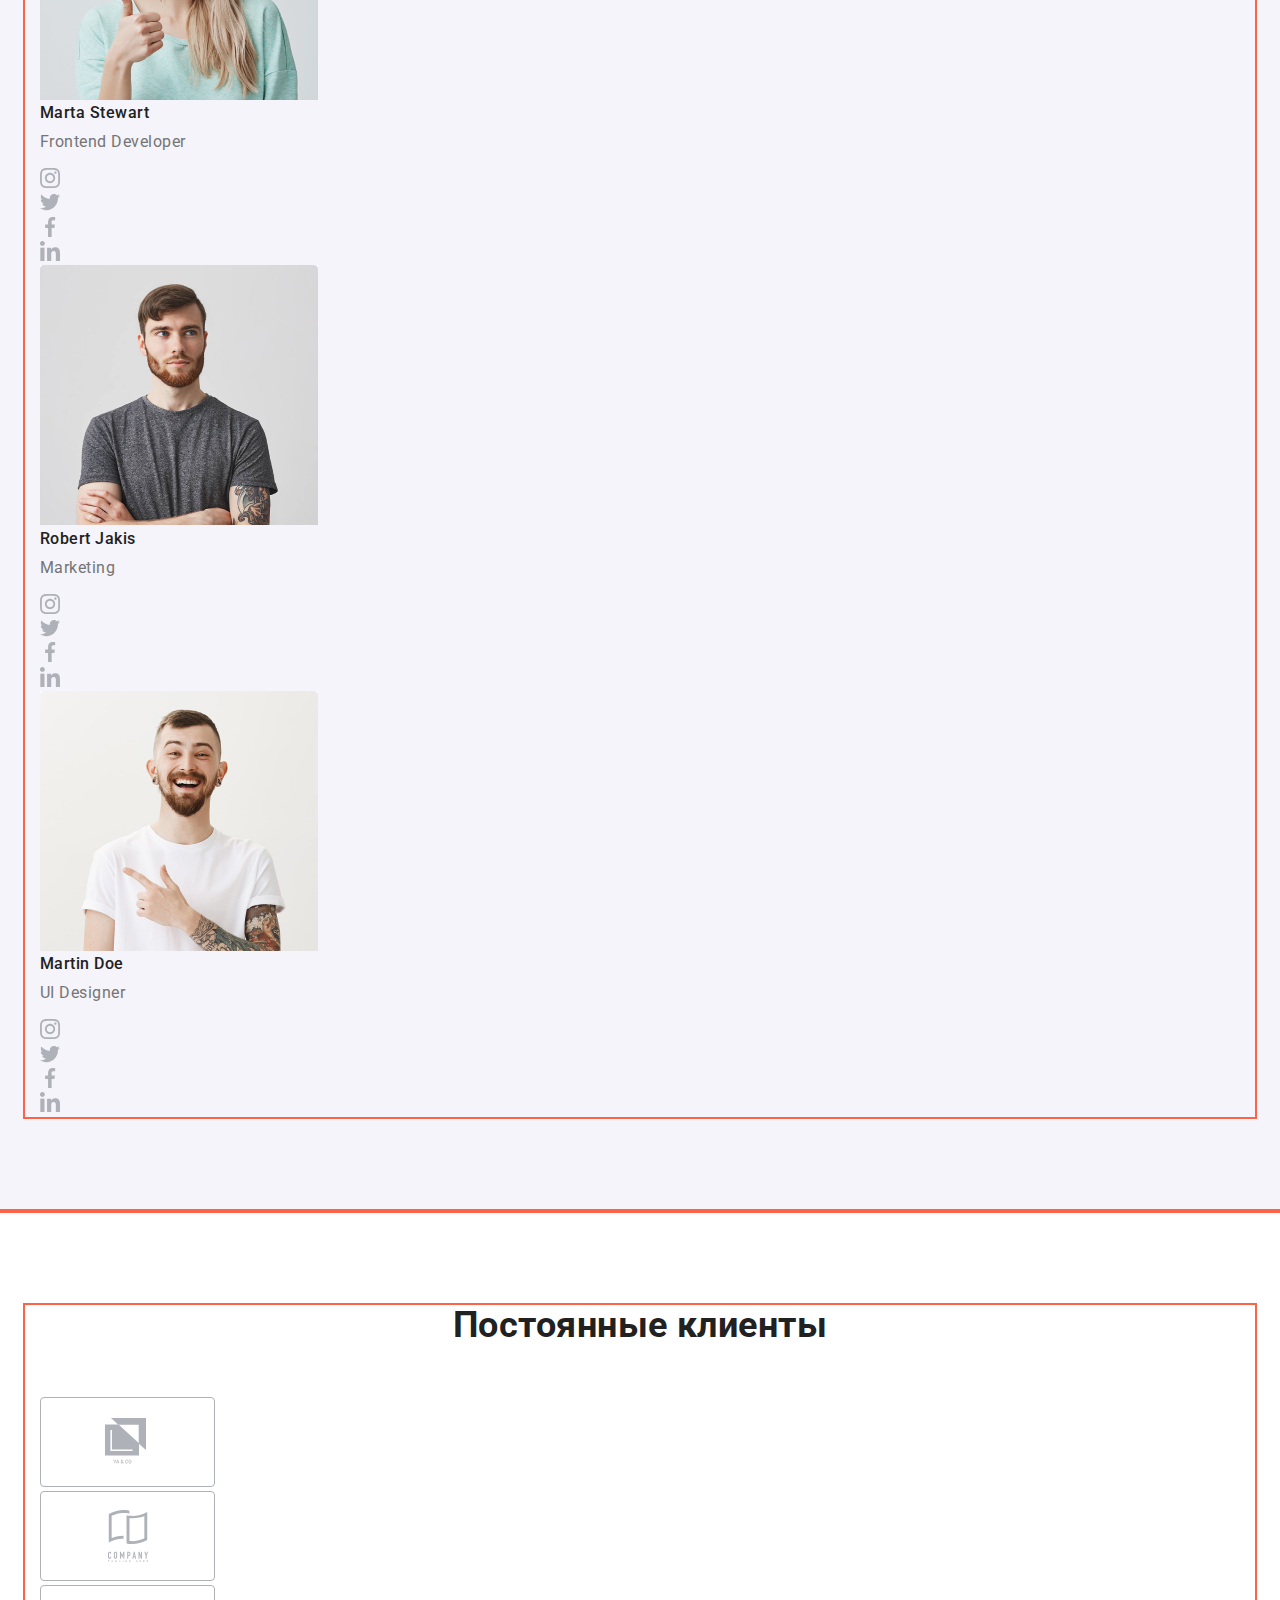
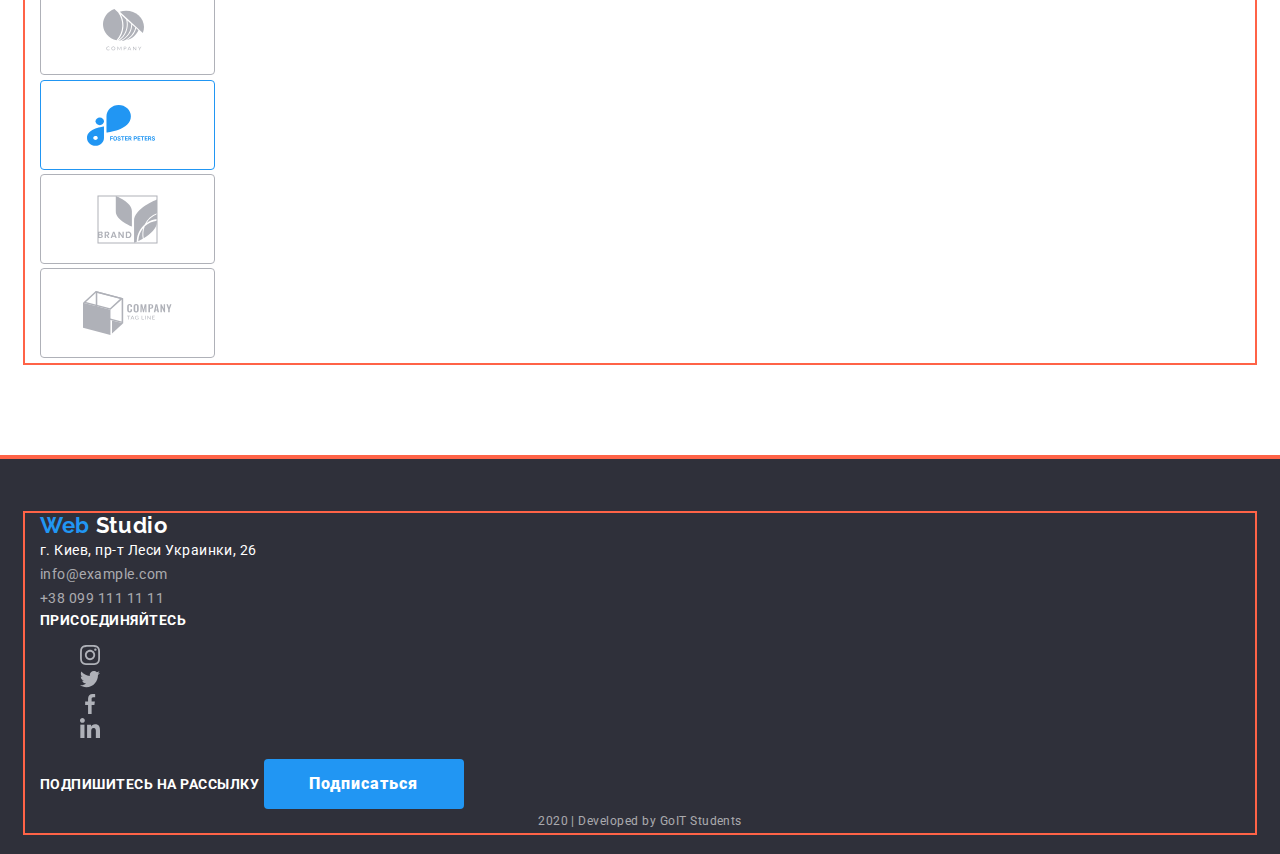
==== commit a7972022: "Good job" ====
--- a/index.html
+++ b/index.html
@@ -8,7 +8,10 @@
       href="https://fonts.googleapis.com/css2?family=Raleway:wght@700&family=Roboto:wght@500;700;900&display=swap"
       rel="stylesheet"
     />
-    <link rel="stylesheet" href="https://cdnjs.cloudflare.com/ajax/libs/modern-normalize/0.6.0/modern-normalize.min.css">
+    <link
+      rel="stylesheet"
+      href="https://cdnjs.cloudflare.com/ajax/libs/modern-normalize/0.6.0/modern-normalize.min.css"
+    />
     <link rel="stylesheet" href="./css/styles.css" />
   </head>
   <body>
@@ -26,10 +29,17 @@
         <ul class="connection">
           <li>
             <a href="mailto:http://info@devstudio.com">
-              <img src="./images/envelope.svg" alt="Конверт" />info@devstudio.com</a>
+              <img
+                src="./images/envelope.svg"
+                alt="Конверт"
+              />info@devstudio.com</a
+            >
           </li>
           <li>
-            <a href="tel:+380961111111"><img src="./images/phone.svg" alt="Телефон" />+38 096 111 11 11</a>
+            <a href="tel:+380961111111"
+              ><img src="./images/phone.svg" alt="Телефон" />+38 096 111 11
+              11</a
+            >
           </li>
         </ul>
       </div>
@@ -43,10 +53,12 @@
       </section>
       <!-- Частина Переваги -->
       <section class="section advantages">
-        <div class="advantages">
+        <div class="container">
           <ul class="advantages-title">
             <li>
-              <a href="" class="icon"><img src="./images/antenna.svg" alt="Спутнік" /></a>
+              <a href="" class="icon"
+                ><img src="./images/antenna.svg" alt="Спутнік"
+              /></a>
               <h3 class="section-title">Внимание к деталям</h3>
               <p>
                 Идейные соображения, а также начало повседневной работы по
@@ -54,15 +66,19 @@
               </p>
             </li>
             <li>
-              <a href="" class="icon"><img src="./images/clock.svg" alt="Спутнік" /></a>
+              <a href="" class="icon"
+                ><img src="./images/clock.svg" alt="Спутнік"
+              /></a>
               <h3 class="section-title">Пунктуальность</h3>
               <p>
-                Задача организации, в особенности же рамки и место обучения кадров
-                влечет за собой.
+                Задача организации, в особенности же рамки и место обучения
+                кадров влечет за собой.
               </p>
             </li>
             <li>
-              <a href="" class="icon"><img src="./images/diagram1.svg" alt="Спутнік" /></a>
+              <a href="" class="icon"
+                ><img src="./images/diagram1.svg" alt="Спутнік"
+              /></a>
               <h3 class="section-title">Планирование</h3>
               <p>
                 Равным образом консультация с широким активом в значительной
@@ -70,7 +86,9 @@
               </p>
             </li>
             <li>
-              <a href="" class="icon"><img src="./images/astronaut1.svg" alt="Спутнік" /></a>
+              <a href="" class="icon"
+                ><img src="./images/astronaut1.svg" alt="Спутнік"
+              /></a>
               <h3 class="section-title">Современные технологии</h3>
               <p>
                 Значимость этих проблем настолько очевидна, что реализация
@@ -82,215 +100,224 @@
       </section>
       <!-- Частина сфера діяльності -->
       <section class="section feathure">
-        <h2 class="section-title">Чем мы занимаемся</h2>
-        <ul class="feathure-title">
-          <li>
-            <img src="./images/desktop.jpg" alt="Десктопные приложения" />
-            <p>Десктопные приложения</p>
-          </li>
-          <li>
-            <img src="./images/box.jpg" alt="Мобильные приложения" />
-            <p>Мобильные приложения</p>
-          </li>
-          <li>
-            <img src="./images/network.jpg" alt="Дизайнерские решения" />
-            <p>Дизайнерские решения</p>
-          </li>
-        </ul>
+        <div class="container">
+          <h2 class="section-title">Чем мы занимаемся</h2>
+          <ul class="feathure-title">
+            <li>
+              <img src="./images/desktop.jpg" alt="Десктопные приложения" />
+              <p>Десктопные приложения</p>
+            </li>
+            <li>
+              <img src="./images/box.jpg" alt="Мобильные приложения" />
+              <p>Мобильные приложения</p>
+            </li>
+            <li>
+              <img src="./images/network.jpg" alt="Дизайнерские решения" />
+              <p>Дизайнерские решения</p>
+            </li>
+          </ul>
+        </div>
       </section>
       <!-- Частина наша команда -->
       <section class="section team">
-        <h2 class="section-title">Наша команда</h2>
-        <ul>
-          <li>
-            <img src="./images/ourteam1.jpg" alt="John Smith" />
-            <h3 class="own-name">John Smith</h4>
-            <p class="own-skills">Product Designer</p>
-            <ul>
-              <li>
-                <a href="" class="icon"
-                  ><img src="./images/instagram2.svg" alt="Instagram"
-                /></a>
-              </li>
-              <li>
-                <a href="" class="icon"
-                  ><img src="./images/twitter1.svg" alt="Twitter"
-                /></a>
-              </li>
-              <li>
-                <a href="" class="icon"
-                  ><img src="./images/facebook1.svg" alt="Facebook"
-                /></a>
-              </li>
-              <li>
-                <a href="" class="icon"
-                  ><img src="./images/linkedin1.svg" alt="in"
-                /></a>
-              </li>
-            </ul>
-          </li>
-          <li>
-            <img src="./images/ourteam2.jpg" alt="Marta Stewart" />
-            <h3 class="own-name">Marta Stewart</h4>
-            <p class="own-skills">Frontend Developer</p>
-            <ul>
-              <li>
-                <a href="" class="icon"
-                  ><img src="./images/instagram2.svg" alt="Instagram"
-                /></a>
-              </li>
-              <li>
-                <a href="" class="icon"
-                  ><img src="./images/twitter1.svg" alt="Twitter"
-                /></a>
-              </li>
-              <li>
-                <a href="" class="icon"
-                  ><img src="./images/facebook1.svg" alt="Facebook"
-                /></a>
-              </li>
-              <li>
-                <a href="" class="icon"
-                  ><img src="./images/linkedin1.svg" alt="in"
-                /></a>
-              </li>
-            </ul>
-          </li>
-          <li>
-            <img src="./images/ourteam3.jpg" alt="Robert Jakis" />
-            <h3 class="own-name">Robert Jakis</h4>
-            <p class="own-skills">Marketing</p>
-            <ul>
-              <li>
-                <a href="" class="icon"
-                  ><img src="./images/instagram2.svg" alt="Instagram"
-                /></a>
-              </li>
-              <li>
-                <a href="" class="icon"
-                  ><img src="./images/twitter1.svg" alt="Twitter"
-                /></a>
-              </li>
-              <li>
-                <a href="" class="icon"
-                  ><img src="./images/facebook1.svg" alt="Facebook"
-                /></a>
-              </li>
-              <li>
-                <a href="" class="icon"
-                  ><img src="./images/linkedin1.svg" alt="in"
-                /></a>
-              </li>
-            </ul>
-          </li>
-          <li>
-            <img src="./images/ourteam4.jpg" alt="Martin Doe" />
-            <h3 class="own-name">Martin Doe</h4>
-            <p class="own-skills">UI Designer</p>
-            <ul>
-              <li>
-                <a href="" class="icon"
-                  ><img src="./images/instagram2.svg" alt="Instagram"
-                /></a>
-              </li>
-              <li>
-                <a href="" class="icon"
-                  ><img src="./images/twitter1.svg" alt="Twitter"
-                /></a>
-              </li>
-              <li>
-                <a href="" class="icon"
-                  ><img src="./images/facebook1.svg" alt="Facebook"
-                /></a>
-              </li>
-              <li>
-                <a href="" class="icon"
-                  ><img src="./images/linkedin1.svg" alt="in"
-                /></a>
-              </li>
-            </ul>
-          </li>
-        </ul>
+        <div class="container">
+          <h2 class="section-title">Наша команда</h2>
+          <ul>
+            <li>
+              <img src="./images/ourteam1.jpg" alt="John Smith" />
+              <h3 class="own-name">John Smith</h3>
+              <p class="own-skills">Product Designer</p>
+              <ul>
+                <li>
+                  <a href="" class="icon"
+                    ><img src="./images/instagram2.svg" alt="Instagram"
+                  /></a>
+                </li>
+                <li>
+                  <a href="" class="icon"
+                    ><img src="./images/twitter1.svg" alt="Twitter"
+                  /></a>
+                </li>
+                <li>
+                  <a href="" class="icon"
+                    ><img src="./images/facebook1.svg" alt="Facebook"
+                  /></a>
+                </li>
+                <li>
+                  <a href="" class="icon"
+                    ><img src="./images/linkedin1.svg" alt="in"
+                  /></a>
+                </li>
+              </ul>
+            </li>
+            <li>
+              <img src="./images/ourteam2.jpg" alt="Marta Stewart" />
+              <h3 class="own-name">Marta Stewart</h3>
+              <p class="own-skills">Frontend Developer</p>
+              <ul>
+                <li>
+                  <a href="" class="icon"
+                    ><img src="./images/instagram2.svg" alt="Instagram"
+                  /></a>
+                </li>
+                <li>
+                  <a href="" class="icon"
+                    ><img src="./images/twitter1.svg" alt="Twitter"
+                  /></a>
+                </li>
+                <li>
+                  <a href="" class="icon"
+                    ><img src="./images/facebook1.svg" alt="Facebook"
+                  /></a>
+                </li>
+                <li>
+                  <a href="" class="icon"
+                    ><img src="./images/linkedin1.svg" alt="in"
+                  /></a>
+                </li>
+              </ul>
+            </li>
+            <li>
+              <img src="./images/ourteam3.jpg" alt="Robert Jakis" />
+              <h3 class="own-name">Robert Jakis</h3>
+              <p class="own-skills">Marketing</p>
+              <ul>
+                <li>
+                  <a href="" class="icon"
+                    ><img src="./images/instagram2.svg" alt="Instagram"
+                  /></a>
+                </li>
+                <li>
+                  <a href="" class="icon"
+                    ><img src="./images/twitter1.svg" alt="Twitter"
+                  /></a>
+                </li>
+                <li>
+                  <a href="" class="icon"
+                    ><img src="./images/facebook1.svg" alt="Facebook"
+                  /></a>
+                </li>
+                <li>
+                  <a href="" class="icon"
+                    ><img src="./images/linkedin1.svg" alt="in"
+                  /></a>
+                </li>
+              </ul>
+            </li>
+            <li>
+              <img src="./images/ourteam4.jpg" alt="Martin Doe" />
+              <h3 class="own-name">Martin Doe</h3>
+              <p class="own-skills">UI Designer</p>
+              <ul>
+                <li>
+                  <a href="" class="icon"
+                    ><img src="./images/instagram2.svg" alt="Instagram"
+                  /></a>
+                </li>
+                <li>
+                  <a href="" class="icon"
+                    ><img src="./images/twitter1.svg" alt="Twitter"
+                  /></a>
+                </li>
+                <li>
+                  <a href="" class="icon"
+                    ><img src="./images/facebook1.svg" alt="Facebook"
+                  /></a>
+                </li>
+                <li>
+                  <a href="" class="icon"
+                    ><img src="./images/linkedin1.svg" alt="in"
+                  /></a>
+                </li>
+              </ul>
+            </li>
+          </ul>
+        </div>
       </section>
       <!-- Частина Постійні клієнти -->
       <section class="section clients">
-        <h2 class="section-title">Постоянные клиенты</h2>
-        <ul>
-          <li>
-            <a href="" class="icon"
-              ><img src="./images/Client1.svg" alt="ya&co"
-            /></a>
-          </li>
-          <li>
-            <a href="" class="icon"
-              ><img src="./images/Client2.svg" alt="company"
-            /></a>
-          </li>
-          <li>
-            <a href="" class="icon"
-              ><img src="./images/Client3.svg" alt="company 2"
-            /></a>
-          </li>
-          <li>
-            <a href="" class="icon"
-              ><img src="./images/Client4.svg" alt="Foster Peters"
-            /></a>
-          </li>
-          <li>
-            <a href="" class="icon"
-              ><img src="./images/Client5.svg" alt="Brand"
-            /></a>
-          </li>
-          <li>
-            <a href="" class="icon"
-              ><img src="./images/Client6.svg" alt="Tag Line"
-            /></a>
-          </li>
-        </ul>
+        <div class="container">
+          <h2 class="section-title">Постоянные клиенты</h2>
+          <ul>
+            <li>
+              <a href="" class="icon"
+                ><img src="./images/Client1.svg" alt="ya&co"
+              /></a>
+            </li>
+            <li>
+              <a href="" class="icon"
+                ><img src="./images/Client2.svg" alt="company"
+              /></a>
+            </li>
+            <li>
+              <a href="" class="icon"
+                ><img src="./images/Client3.svg" alt="company 2"
+              /></a>
+            </li>
+            <li>
+              <a href="" class="icon"
+                ><img src="./images/Client4.svg" alt="Foster Peters"
+              /></a>
+            </li>
+            <li>
+              <a href="" class="icon"
+                ><img src="./images/Client5.svg" alt="Brand"
+              /></a>
+            </li>
+            <li>
+              <a href="" class="icon"
+                ><img src="./images/Client6.svg" alt="Tag Line"
+              /></a>
+            </li>
+          </ul>
+        </div>
       </section>
     </main>
     <!-- Підвал (Footer) -->
     <footer>
-      <div>
-        <a href="" class="logo secondary"
-          ><span>Web</span><span class="span"> Studio</span></a
-        >
-        <address>
-        <a href="" class="address-first">г. Киев, пр-т Леси Украинки, 26</a><br />
-        <a href="" class="address-second">info@example.com</a><br />
-        <a href="" class="address-second">+38 099 111 11 11</a>  
-        </address>
+      <div class="container">
+        <div>
+          <a href="" class="logo secondary"
+            ><span>Web</span><span class="span"> Studio</span></a
+          >
+          <address>
+            <a href="" class="address-first">г. Киев, пр-т Леси Украинки, 26</a
+            ><br />
+            <a href="" class="address-second">info@example.com</a><br />
+            <a href="" class="address-second">+38 099 111 11 11</a>
+          </address>
+        </div>
+        <div>
+          <b>Присоединяйтесь</b>
+          <ul>
+            <li>
+              <a href="" class="icon"
+                ><img src="./images/instagram2.svg" alt="Instagram"
+              /></a>
+            </li>
+            <li>
+              <a href="" class="icon"
+                ><img src="./images/twitter1.svg" alt="Twitter"
+              /></a>
+            </li>
+            <li>
+              <a href="" class="icon"
+                ><img src="./images/facebook1.svg" alt="Facebook"
+              /></a>
+            </li>
+            <li>
+              <a href="" class="icon"
+                ><img src="./images/linkedin1.svg" alt="in"
+              /></a>
+            </li>
+          </ul>
+        </div>
+        <div>
+          <b>Подпишитесь на рассылку</b>
+          <a href="" class="buttom primary">Подписаться</a>
+        </div>
+        <p class="goit">2020 | Developed by GoIT Students</p>
       </div>
-      <div>
-        <b>Присоединяйтесь</b>
-        <ul>
-          <li>
-            <a href="" class="icon"
-              ><img src="./images/instagram2.svg" alt="Instagram"
-            /></a>
-          </li>
-          <li>
-            <a href="" class="icon"
-              ><img src="./images/twitter1.svg" alt="Twitter"
-            /></a>
-          </li>
-          <li>
-            <a href="" class="icon"
-              ><img src="./images/facebook1.svg" alt="Facebook"
-            /></a>
-          </li>
-          <li>
-            <a href="" class="icon"
-              ><img src="./images/linkedin1.svg" alt="in"
-            /></a>
-          </li>
-        </ul>
-      </div>
-      <div>
-        <b>Подпишитесь на рассылку</b>
-        <a href="" class="buttom primary">Подписаться</a>
-      </div>
-      <p class="goit">2020 | Developed by GoIT Students</p>
     </footer>
   </body>
 </html>
--- a/css/styles.css
+++ b/css/styles.css
@@ -149,10 +149,10 @@
   padding-top: 94px;
   padding-bottom: 94px;
   outline: 2px solid tomato;
-  margin-bottom: 94px;
-}
-
-.advantages {
+  margin-bottom: 0px;
+}
+
+.container {
   margin-left: auto;
   margin-right: auto;
   padding-left: 15px;
@@ -251,6 +251,12 @@
   line-height: 2;
   letter-spacing: 0.06em;
 }
+.section.feathure {
+  padding-top: 94px;
+  padding-bottom: 94px;
+  outline: 2px solid tomato;
+  margin-bottom: 0px;
+}
 .section.feathure .section-title {
   color: var(--color-of-main-text);
   font-weight: bold;
@@ -259,6 +265,10 @@
   letter-spacing: 0.03em;
   margin-bottom: 50px;
 }
+.feathure-title {
+  padding: 0px;
+  margin: 0px;
+}
 .section.feathure p {
   font-weight: bold;
   font-size: 14px;
@@ -267,11 +277,22 @@
 }
 .section.team {
   background-color: var(--second-color-background);
-}
+  padding-top: 94px;
+  padding-bottom: 94px;
+  outline: 2px solid tomato;
+  margin-bottom: 0px;
+}
+.section.team ul {
+  padding: 0px;
+  margin: 0px;
+}
+
 .section.team .section-title {
   font-weight: bold;
   font-size: 36px;
   line-height: 1.16;
+  margin-bottom: 50px;
+  margin-top: 0px;
   color: var(--color-of-main-text);
 }
 .section.team .own-name {
@@ -280,17 +301,37 @@
   line-height: 1.18;
   letter-spacing: 0.03em;
   color: var(--color-of-main-text);
+  margin-bottom: 10px;
+  margin-top: 0px;
 }
 .section.team .own-skills {
   font-weight: normal;
   font-size: 16px;
   line-height: 1.18;
+  margin-bottom: 16px;
+  margin-top: 0px;
+}
+
+.team-title img {
+  margin-bottom: 30px;
 }
 .section.clients .section-title {
   font-weight: bold;
   font-size: 36px;
   line-height: 1.16;
   color: var(--color-of-main-text);
+  margin-top: 0px;
+  margin-bottom: 50px;
+}
+.section.clients {
+  padding-top: 94px;
+  padding-bottom: 94px;
+  outline: 2px solid tomato;
+  margin-bottom: 0px;
+}
+.section.clients ul {
+  padding: 0px;
+  margin: 0px;
 }
 address {
   font-weight: normal;
@@ -312,10 +353,13 @@
   text-transform: uppercase;
 }
 .goit {
+  text-align: center;
   font-weight: normal;
   font-size: 12px;
   line-height: 2;
   color: var(--footer-text);
+  margin-top: 0px;
+  margin-bottom: 0px;
 }
 .main-name {
   font-weight: 900;
@@ -325,4 +369,7 @@
 }
 footer {
   background-color: var(--background-footer);
-}
+  padding-top: 56px;
+  padding-bottom: 21px;
+  outline: 2px solid tomato;
+}
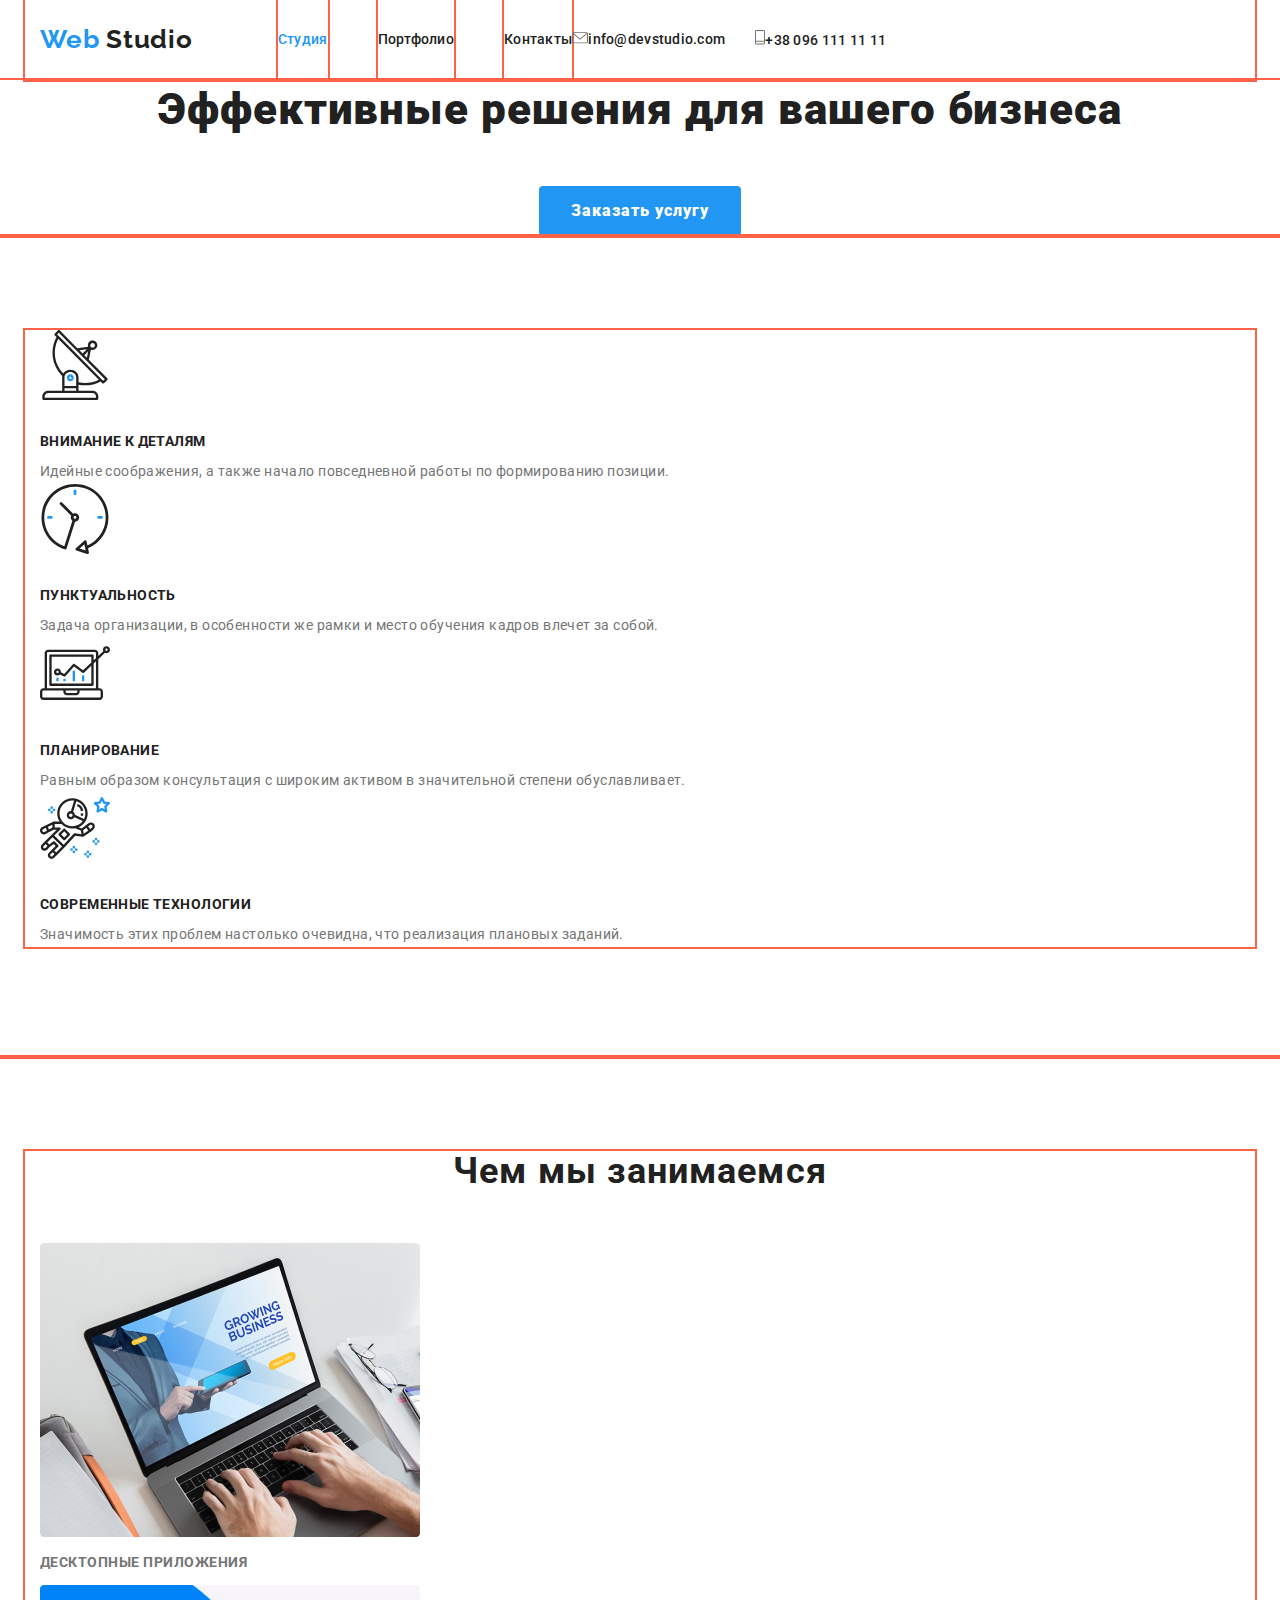
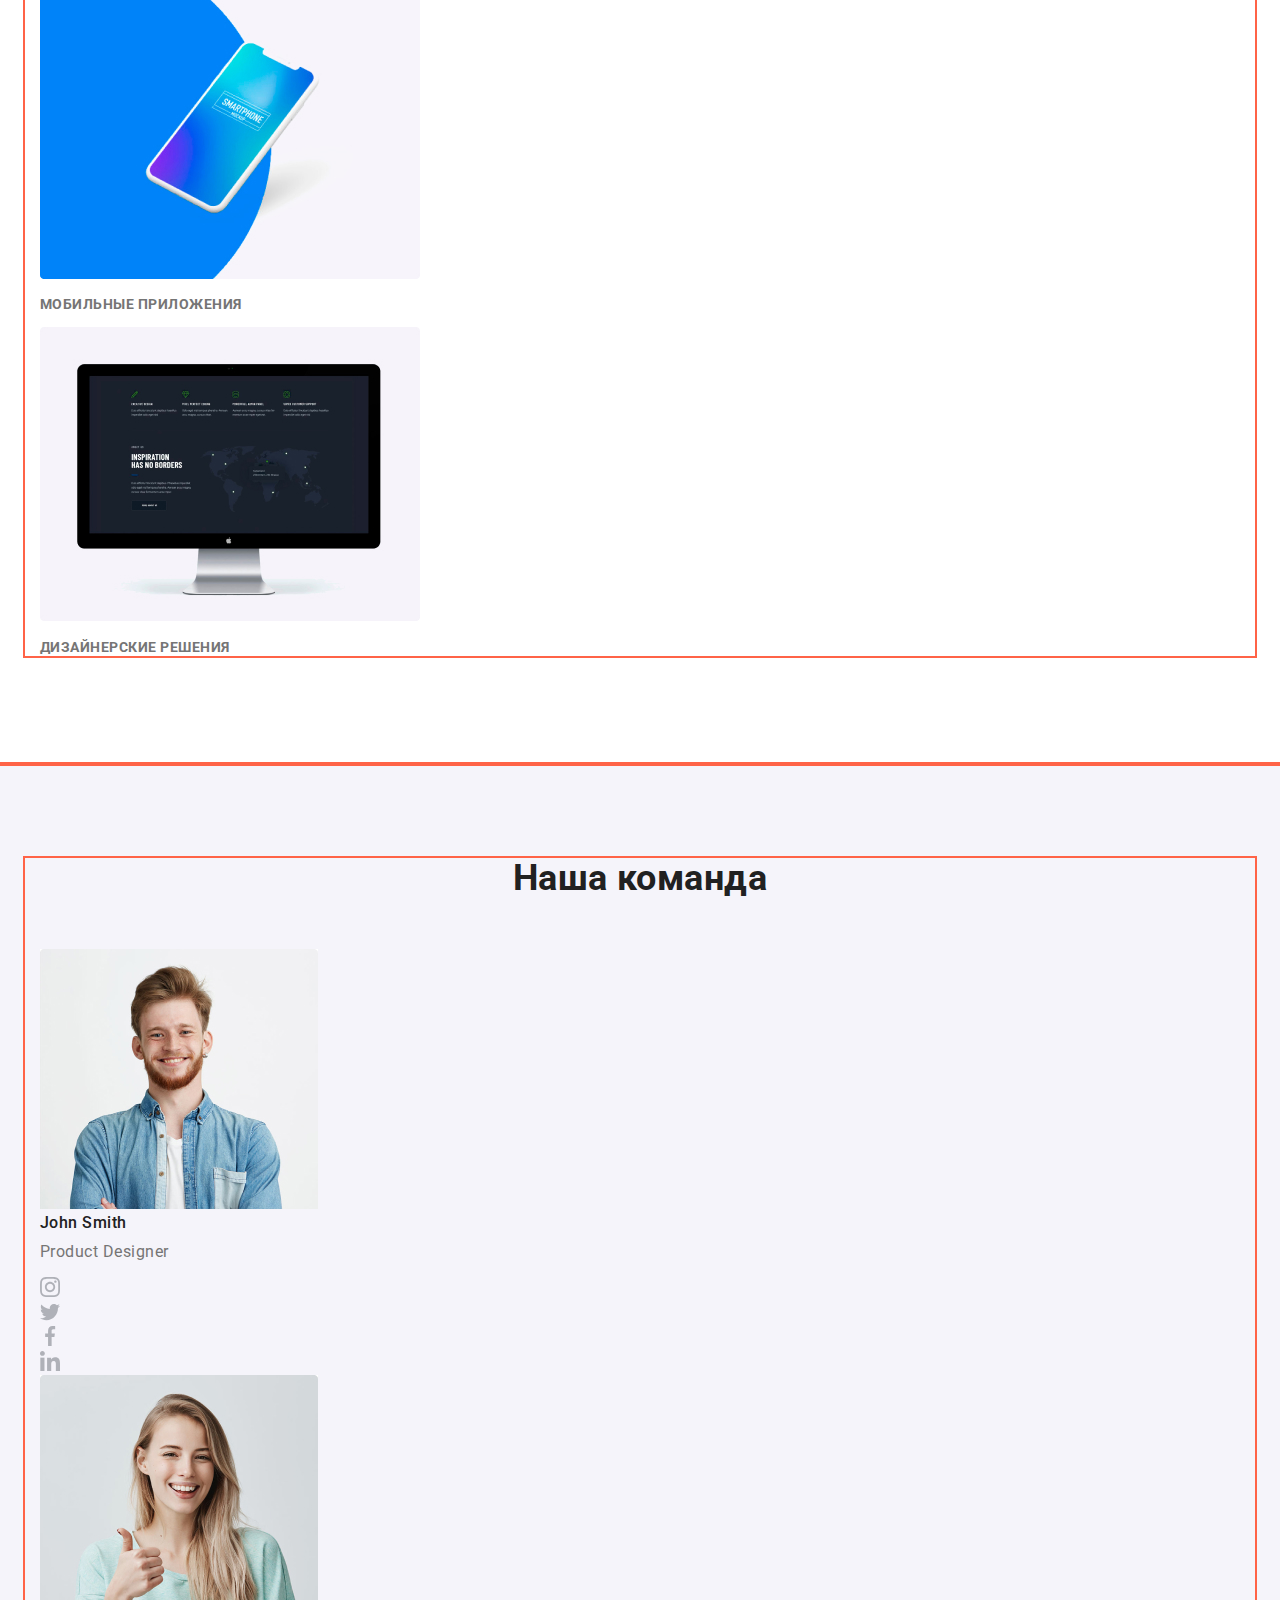
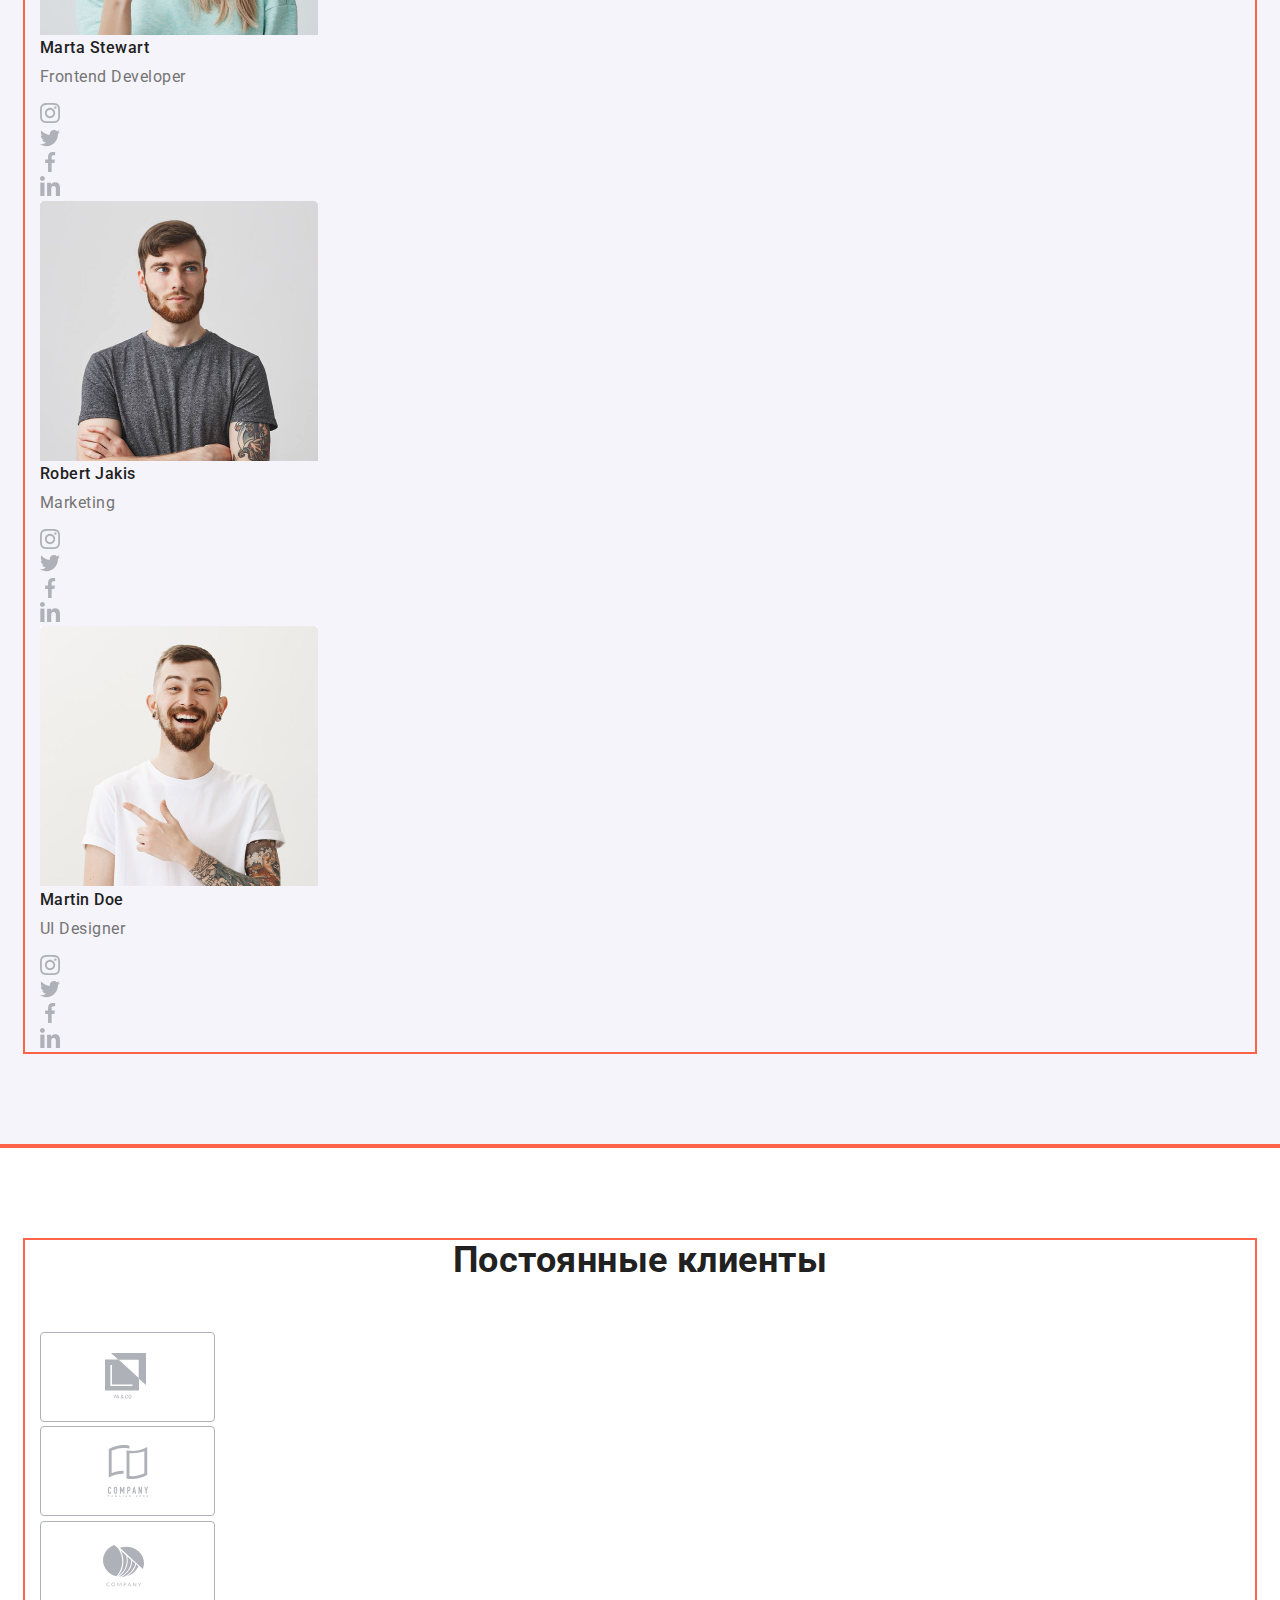
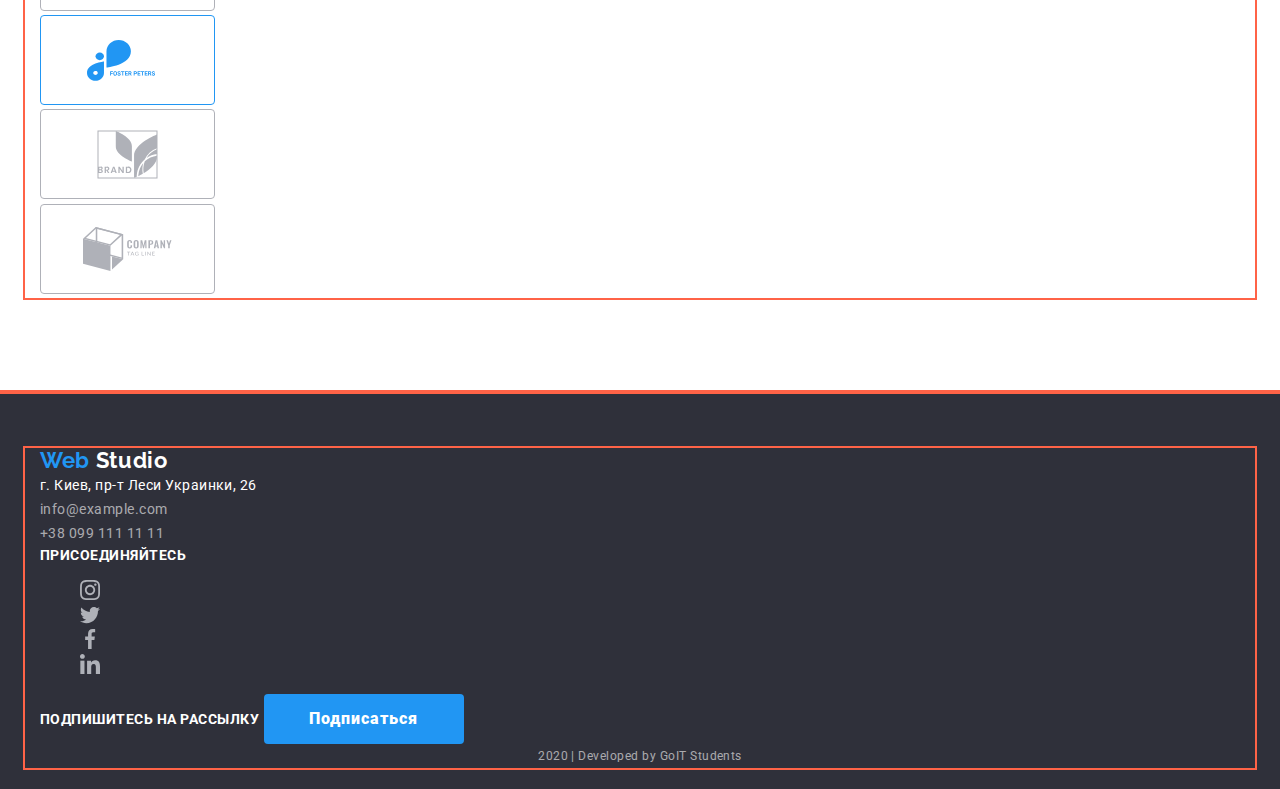
==== commit 0f66b59a: "Adding something" ====
--- a/index.html
+++ b/index.html
@@ -21,13 +21,13 @@
         <nav>
           <a href="" class="logo main"><span>Web</span> Studio</a>
           <ul class="site-nav">
-            <li><a href="" class="link current">Студия</a></li>
-            <li><a href="portfolio.html">Портфолио</a></li>
-            <li><a href="">Контакты</a></li>
+            <li class="item"><a href="" class="link current">Студия</a></li>
+            <li class="item"><a href="portfolio.html">Портфолио</a></li>
+            <li class="item"><a href="">Контакты</a></li>
           </ul>
         </nav>
         <ul class="connection">
-          <li>
+          <li class="items">
             <a href="mailto:http://info@devstudio.com">
               <img
                 src="./images/envelope.svg"
@@ -35,7 +35,7 @@
               />info@devstudio.com</a
             >
           </li>
-          <li>
+          <li class="items">
             <a href="tel:+380961111111"
               ><img src="./images/phone.svg" alt="Телефон" />+38 096 111 11
               11</a
--- a/css/styles.css
+++ b/css/styles.css
@@ -26,11 +26,11 @@
 *::after {
   box-sizing: inherit;
 }
-/*header li {
-  display: inline-block;
-  margin-right: 10px;
-}*/
-
+
+.header .container {
+  display: flex;
+  align-items: center;
+}
 .container {
   margin-left: auto;
   margin-right: auto;
@@ -62,6 +62,8 @@
   font-weight: bold;
 }
 .logo.main {
+  padding-top: 24px;
+  padding-bottom: 25px;
   font-size: 26px;
   line-height: 1.19;
 }
@@ -79,18 +81,38 @@
 /* navigtion */
 .site-nav a {
   color: var(--color-of-main-text);
+  display: block;
+  padding-top: 32px;
+  padding-bottom: 32px;
+}
+nav {
+  display: flex;
+}
+.site-nav .item {
+  margin-right: 50px;
+  outline: 2px solid tomato;
+}
+.site-nav .item:last-child {
+  margin-right: 0px;
 }
 .site-nav {
   font-weight: 500;
   font-size: 14px;
   letter-spacing: 0.02em;
   line-height: 1.14;
-}
+  color: var(--akcent);
+  display: flex;
+  margin-bottom: 0px;
+  margin-top: 0px;
+  margin-left: 85px;
+  padding: 0px;
+}
+
 .site-nav a:hover,
 .site-nav a:focus {
   color: var(--akcent);
 }
-.site-nav .link.current {
+.link.current {
   color: var(--akcent);
 }
 
@@ -106,8 +128,13 @@
   color: var(--akcent);
 }
 .connection {
-  margin-bottom: 0px;
-  margin-top: 0px;
+  display: flex;
+  margin-bottom: 0px;
+  margin-top: 0px;
+  padding: 0px;
+}
+.connection .items + .items {
+  margin-left: 30px;
 }
 /* main part */
 
@@ -166,12 +193,13 @@
   text-align: center;
   color: var(--color-of-main-text);
   letter-spacing: 0.06em;
+  outline: 2px solid tomato;
 }
 .banner-title {
   font-weight: 900;
   font-size: 44px;
   line-height: 1.36;
-  outline: 2px solid tomato;
+
   margin-top: 0px;
   margin-bottom: 46px;
 }
@@ -203,7 +231,10 @@
   font-size: 16px;
   line-height: 1.62;
 }
-
+.buttons {
+  padding-left: 0px;
+  margin: 0px;
+}
 .icon:hover,
 .icon:focus {
   background-color: var(--akcent);
@@ -229,9 +260,20 @@
 .projects h3,
 h1 {
   color: var(--color-of-main-text);
+  margin-bottom: 4px;
+  margin-top: 0px;
 }
 .projects p {
   color: var(--color-of-second-text);
+  margin-bottom: 0px;
+  margin-top: 0px;
+}
+.projects {
+  margin: 0px;
+  padding: 0px;
+}
+.projects img {
+  margin-bottom: 20px;
 }
 .first-paragraf {
   font-weight: normal;
@@ -366,6 +408,13 @@
   font-size: 44px;
   line-height: 1.36;
   text-align: center;
+  margin-top: 0px;
+  margin-bottom: 0px;
+}
+.section-portfolio {
+  padding-top: 94px;
+  padding-bottom: 94px;
+  outline: 2px solid tomato;
 }
 footer {
   background-color: var(--background-footer);
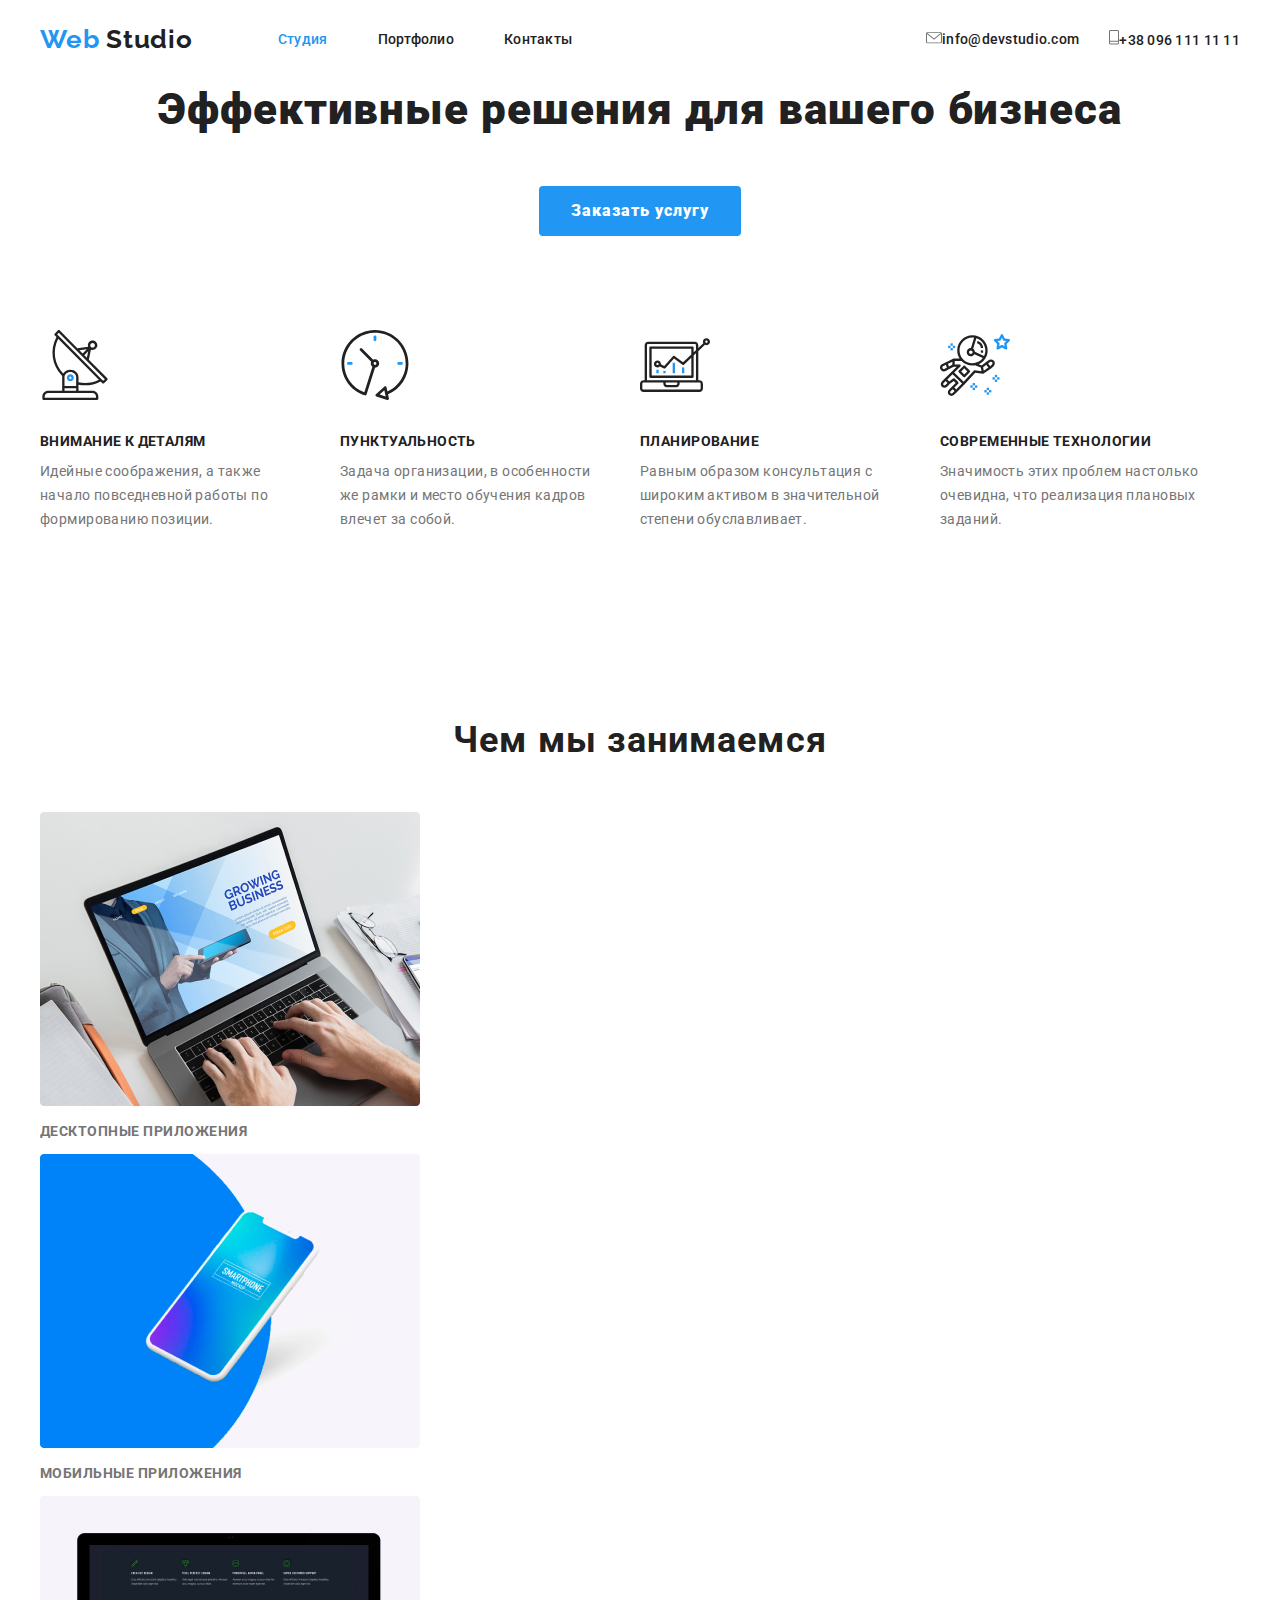
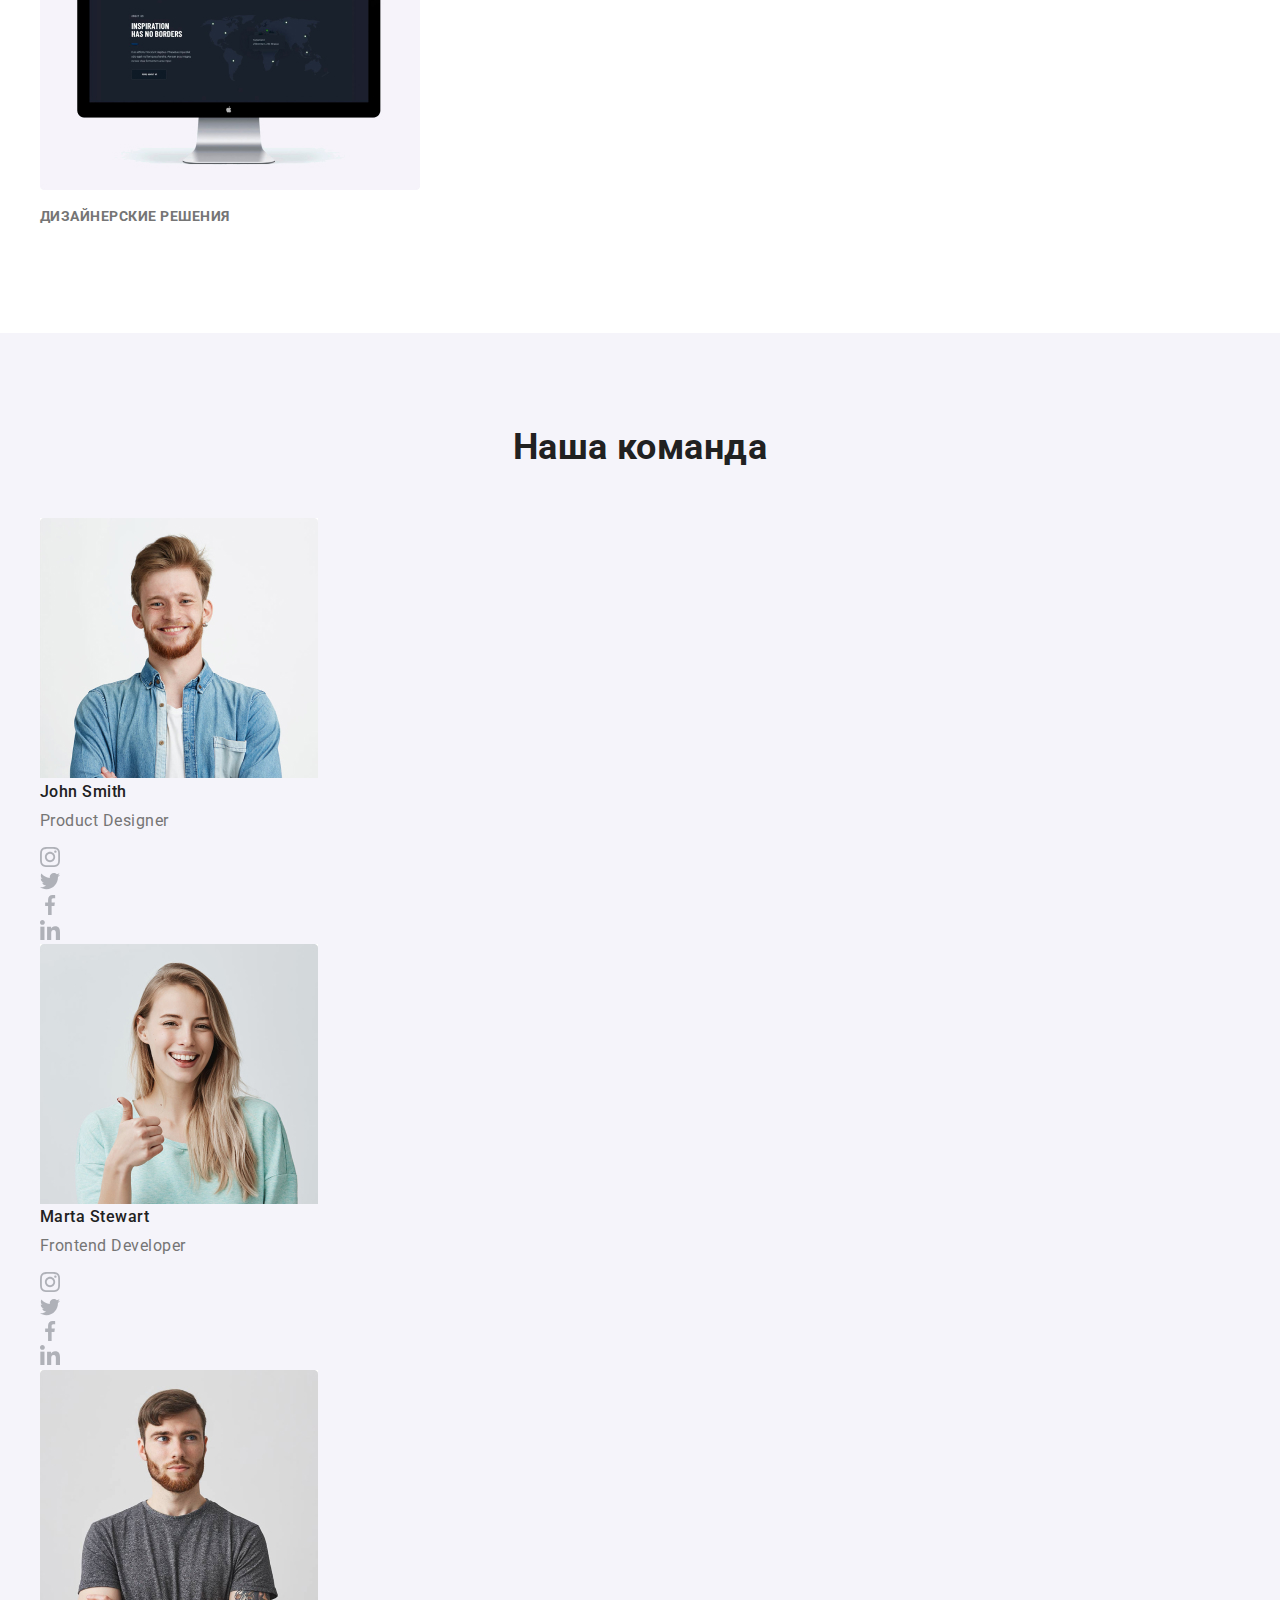
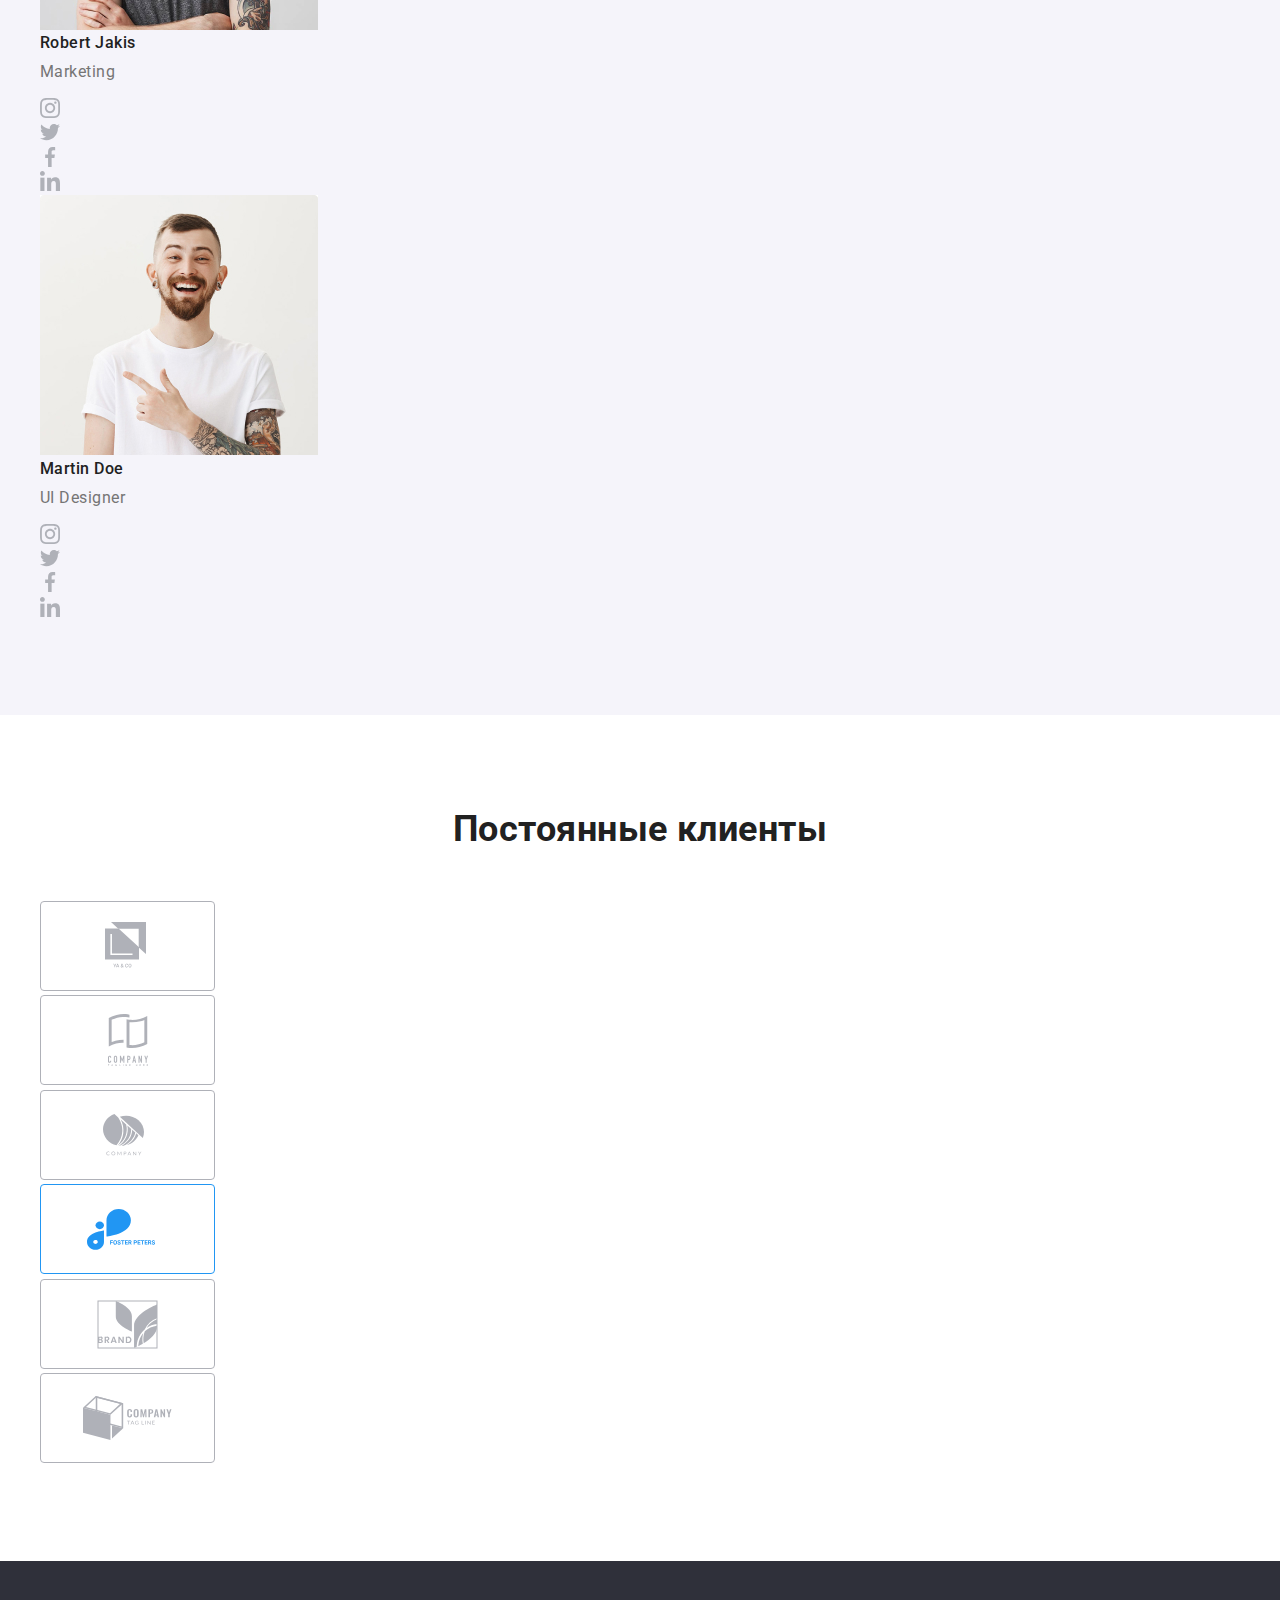
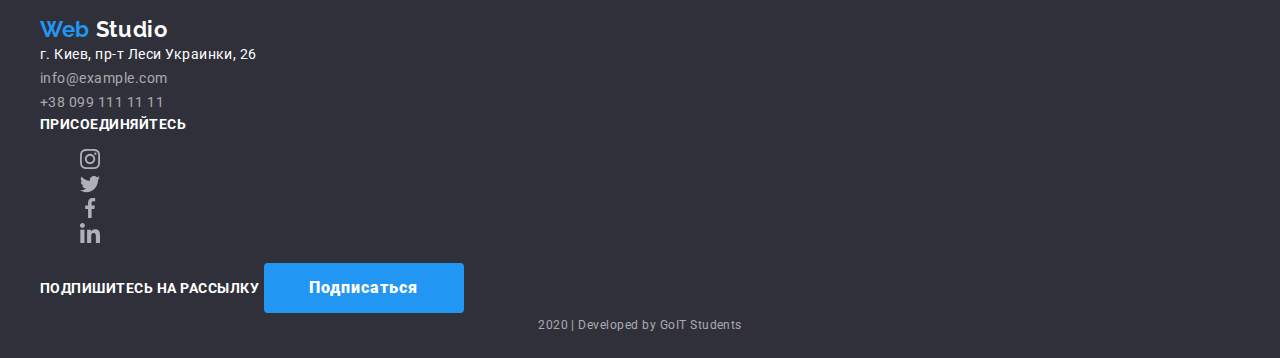
==== commit c9af9c6f: "Adding several styles" ====
--- a/index.html
+++ b/index.html
@@ -55,7 +55,7 @@
       <section class="section advantages">
         <div class="container">
           <ul class="advantages-title">
-            <li>
+            <li class="items">
               <a href="" class="icon"
                 ><img src="./images/antenna.svg" alt="Спутнік"
               /></a>
@@ -65,7 +65,7 @@
                 формированию позиции.
               </p>
             </li>
-            <li>
+            <li class="items">
               <a href="" class="icon"
                 ><img src="./images/clock.svg" alt="Спутнік"
               /></a>
@@ -75,7 +75,7 @@
                 кадров влечет за собой.
               </p>
             </li>
-            <li>
+            <li class="items">
               <a href="" class="icon"
                 ><img src="./images/diagram1.svg" alt="Спутнік"
               /></a>
@@ -85,7 +85,7 @@
                 степени обуславливает.
               </p>
             </li>
-            <li>
+            <li class="items">
               <a href="" class="icon"
                 ><img src="./images/astronaut1.svg" alt="Спутнік"
               /></a>
--- a/css/styles.css
+++ b/css/styles.css
@@ -37,7 +37,6 @@
   padding-left: 15px;
   padding-right: 15px;
   width: 1230px;
-  outline: 2px solid tomato;
 }
 /*body*/
 body {
@@ -90,7 +89,6 @@
 }
 .site-nav .item {
   margin-right: 50px;
-  outline: 2px solid tomato;
 }
 .site-nav .item:last-child {
   margin-right: 0px;
@@ -132,6 +130,7 @@
   margin-bottom: 0px;
   margin-top: 0px;
   padding: 0px;
+  margin-left: auto;
 }
 .connection .items + .items {
   margin-left: 30px;
@@ -149,7 +148,9 @@
   margin-top: 0px;
 }
 .advantages-title {
-  margin-top: 0px;
+  display: flex;
+  margin-top: 0px;
+  margin-bottom: 0px;
   padding-left: 0px;
 }
 .advantages-title p {
@@ -159,6 +160,14 @@
 .advantages-title img {
   margin-bottom: 30px;
 }
+
+.advantages-title .items + .items {
+  margin-left: 30px;
+}
+.advantages-title .items {
+  width: 270px;
+}
+
 .section.advantage,
 .section.feathure,
 .section.team,
@@ -175,7 +184,7 @@
 .section.advantages {
   padding-top: 94px;
   padding-bottom: 94px;
-  outline: 2px solid tomato;
+
   margin-bottom: 0px;
 }
 
@@ -193,7 +202,6 @@
   text-align: center;
   color: var(--color-of-main-text);
   letter-spacing: 0.06em;
-  outline: 2px solid tomato;
 }
 .banner-title {
   font-weight: 900;
@@ -216,8 +224,6 @@
   padding: 10px 32px;
   display: inline-block;
   min-width: 200px;
-
-  outline: 2 px solid tomato;
 }
 button:hover,
 button:focus {
@@ -231,7 +237,12 @@
   font-size: 16px;
   line-height: 1.62;
 }
+.buttons .button + .button {
+  margin-left: 8px;
+}
 .buttons {
+  display: flex;
+  justify-content: center;
   padding-left: 0px;
   margin: 0px;
 }
@@ -269,9 +280,23 @@
   margin-top: 0px;
 }
 .projects {
-  margin: 0px;
-  padding: 0px;
-}
+  display: flex;
+  flex-wrap: wrap;
+  margin: 0px;
+  padding: 0px;
+}
+.projects .items {
+  width: 370px;
+  margin-right: 30px;
+  margin-bottom: 30px;
+}
+.projects .items:nth-child(3n) {
+  margin-right: 0px;
+}
+.projects .items:nth-last-child(-n + 3) {
+  margin-bottom: 0px;
+}
+
 .projects img {
   margin-bottom: 20px;
 }
@@ -296,7 +321,7 @@
 .section.feathure {
   padding-top: 94px;
   padding-bottom: 94px;
-  outline: 2px solid tomato;
+
   margin-bottom: 0px;
 }
 .section.feathure .section-title {
@@ -321,7 +346,7 @@
   background-color: var(--second-color-background);
   padding-top: 94px;
   padding-bottom: 94px;
-  outline: 2px solid tomato;
+
   margin-bottom: 0px;
 }
 .section.team ul {
@@ -368,7 +393,7 @@
 .section.clients {
   padding-top: 94px;
   padding-bottom: 94px;
-  outline: 2px solid tomato;
+
   margin-bottom: 0px;
 }
 .section.clients ul {
@@ -414,11 +439,9 @@
 .section-portfolio {
   padding-top: 94px;
   padding-bottom: 94px;
-  outline: 2px solid tomato;
 }
 footer {
   background-color: var(--background-footer);
   padding-top: 56px;
   padding-bottom: 21px;
-  outline: 2px solid tomato;
-}
+}
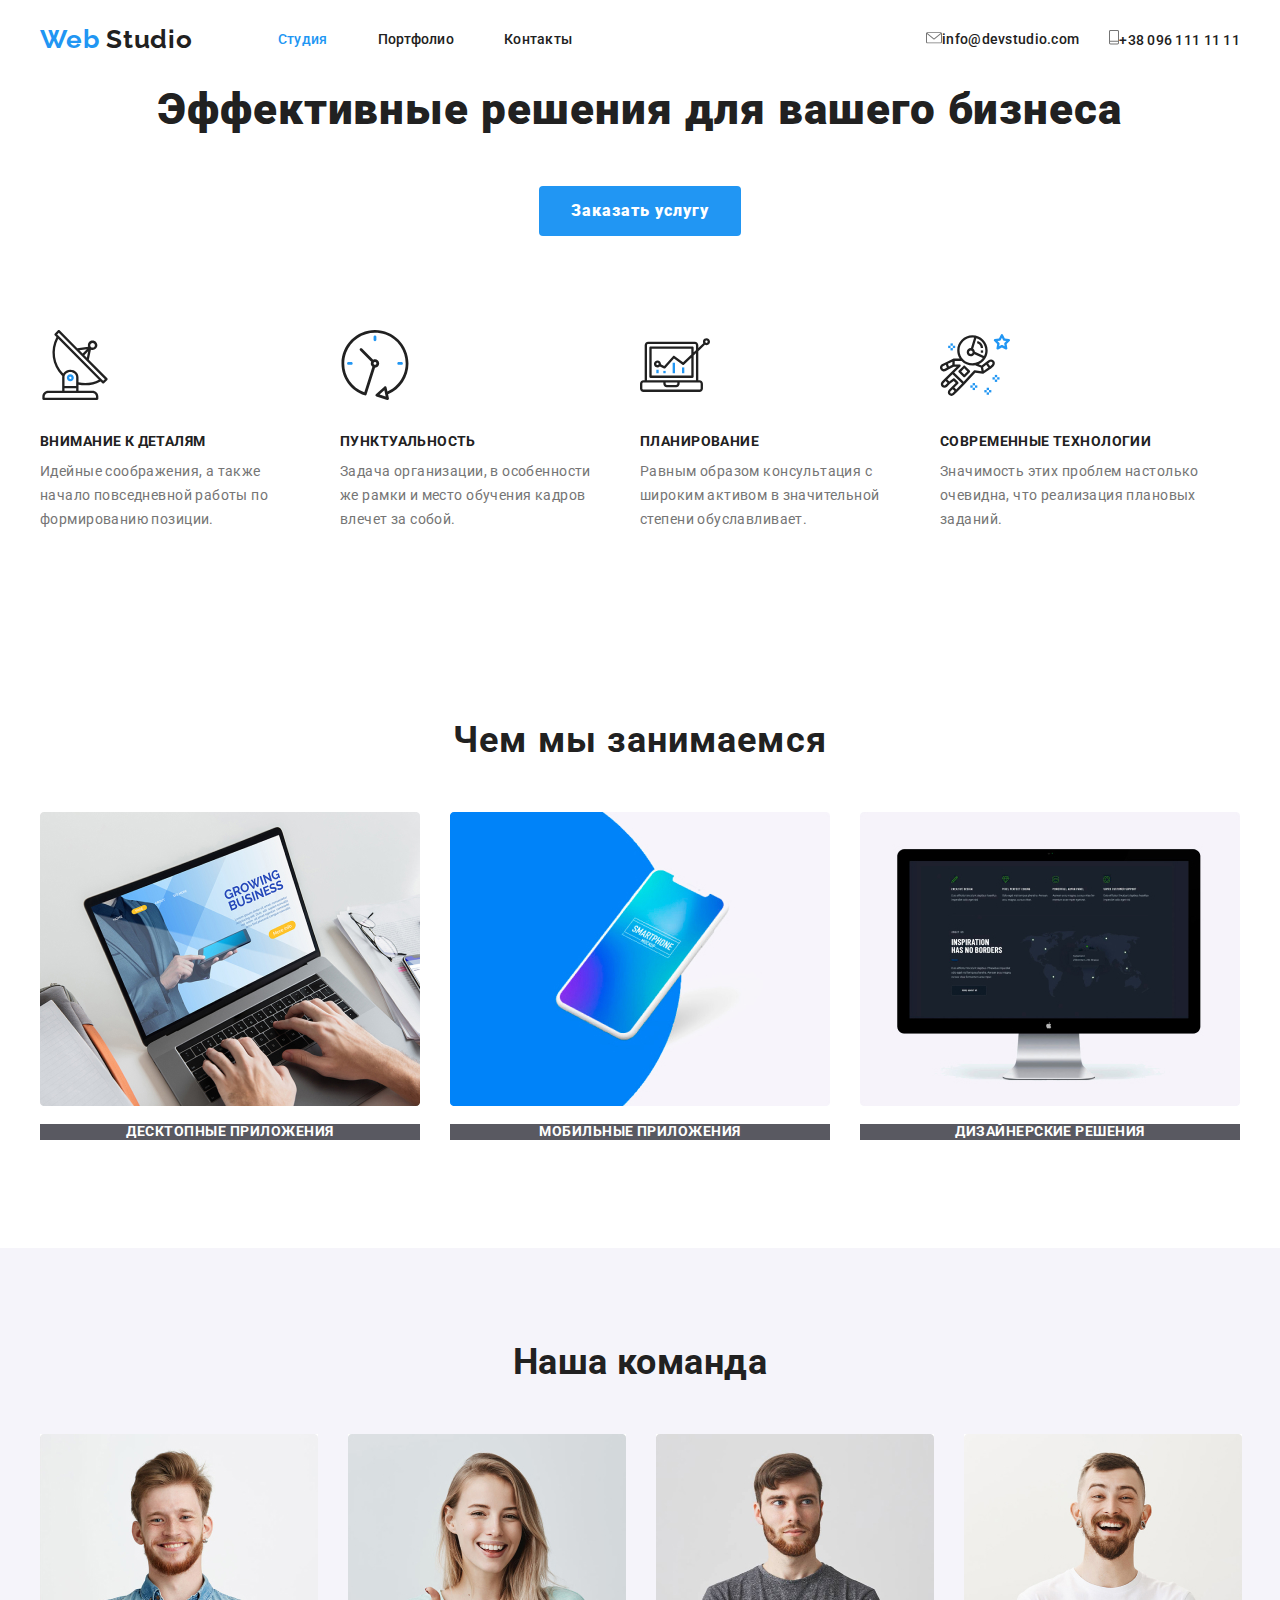
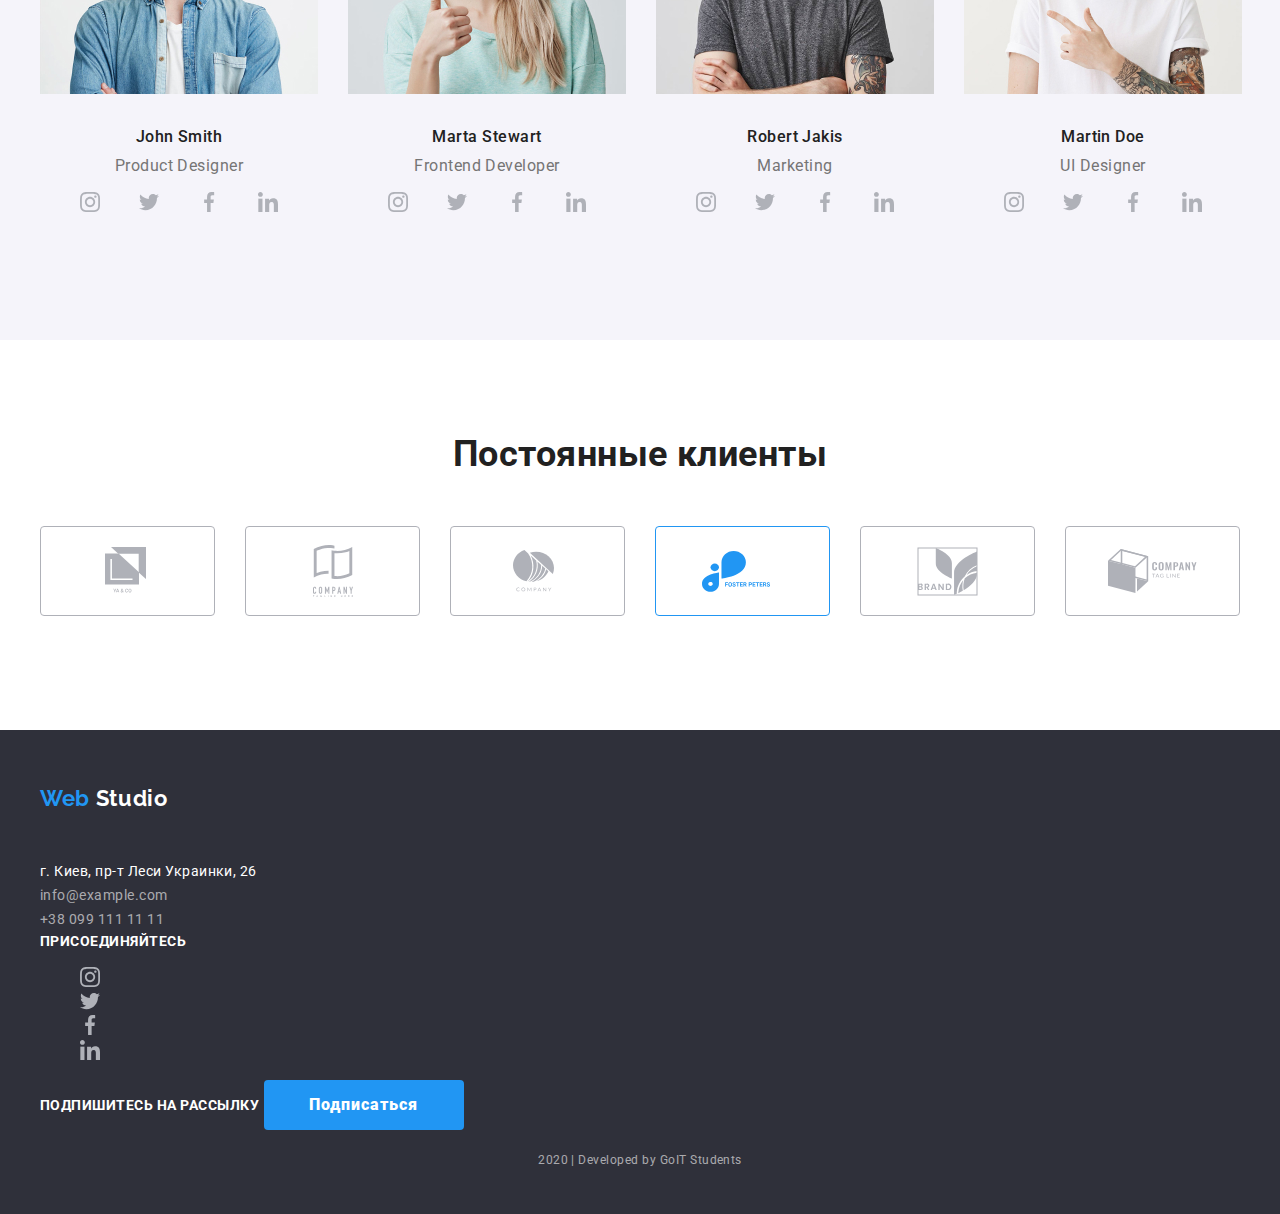
==== commit bdf48065: "Adding all sections without footer" ====
--- a/index.html
+++ b/index.html
@@ -103,15 +103,15 @@
         <div class="container">
           <h2 class="section-title">Чем мы занимаемся</h2>
           <ul class="feathure-title">
-            <li>
+            <li class="item">
               <img src="./images/desktop.jpg" alt="Десктопные приложения" />
               <p>Десктопные приложения</p>
             </li>
-            <li>
+            <li class="item">
               <img src="./images/box.jpg" alt="Мобильные приложения" />
               <p>Мобильные приложения</p>
             </li>
-            <li>
+            <li class="item">
               <img src="./images/network.jpg" alt="Дизайнерские решения" />
               <p>Дизайнерские решения</p>
             </li>
@@ -122,12 +122,12 @@
       <section class="section team">
         <div class="container">
           <h2 class="section-title">Наша команда</h2>
-          <ul>
-            <li>
+          <ul class="team-title">
+            <li class="item">
               <img src="./images/ourteam1.jpg" alt="John Smith" />
               <h3 class="own-name">John Smith</h3>
               <p class="own-skills">Product Designer</p>
-              <ul>
+              <ul class="logotips">
                 <li>
                   <a href="" class="icon"
                     ><img src="./images/instagram2.svg" alt="Instagram"
@@ -150,11 +150,11 @@
                 </li>
               </ul>
             </li>
-            <li>
+            <li class="item">
               <img src="./images/ourteam2.jpg" alt="Marta Stewart" />
               <h3 class="own-name">Marta Stewart</h3>
               <p class="own-skills">Frontend Developer</p>
-              <ul>
+              <ul class="logotips">
                 <li>
                   <a href="" class="icon"
                     ><img src="./images/instagram2.svg" alt="Instagram"
@@ -177,11 +177,11 @@
                 </li>
               </ul>
             </li>
-            <li>
+            <li class="item">
               <img src="./images/ourteam3.jpg" alt="Robert Jakis" />
               <h3 class="own-name">Robert Jakis</h3>
               <p class="own-skills">Marketing</p>
-              <ul>
+              <ul class="logotips">
                 <li>
                   <a href="" class="icon"
                     ><img src="./images/instagram2.svg" alt="Instagram"
@@ -204,11 +204,11 @@
                 </li>
               </ul>
             </li>
-            <li>
+            <li class="item">
               <img src="./images/ourteam4.jpg" alt="Martin Doe" />
               <h3 class="own-name">Martin Doe</h3>
               <p class="own-skills">UI Designer</p>
-              <ul>
+              <ul class="logotips">
                 <li>
                   <a href="" class="icon"
                     ><img src="./images/instagram2.svg" alt="Instagram"
@@ -238,33 +238,33 @@
       <section class="section clients">
         <div class="container">
           <h2 class="section-title">Постоянные клиенты</h2>
-          <ul>
-            <li>
+          <ul class="item">
+            <li class="item-box">
               <a href="" class="icon"
                 ><img src="./images/Client1.svg" alt="ya&co"
               /></a>
             </li>
-            <li>
+            <li class="item-box">
               <a href="" class="icon"
                 ><img src="./images/Client2.svg" alt="company"
               /></a>
             </li>
-            <li>
+            <li class="item-box">
               <a href="" class="icon"
                 ><img src="./images/Client3.svg" alt="company 2"
               /></a>
             </li>
-            <li>
+            <li class="item-box">
               <a href="" class="icon"
                 ><img src="./images/Client4.svg" alt="Foster Peters"
               /></a>
             </li>
-            <li>
+            <li class="item-box">
               <a href="" class="icon"
                 ><img src="./images/Client5.svg" alt="Brand"
               /></a>
             </li>
-            <li>
+            <li class="item-box">
               <a href="" class="icon"
                 ><img src="./images/Client6.svg" alt="Tag Line"
               /></a>
--- a/css/styles.css
+++ b/css/styles.css
@@ -69,6 +69,7 @@
 .logo.secondary {
   font-size: 22px;
   line-height: 1.18;
+  margin-bottom: 10px;
 }
 span {
   color: var(--akcent);
@@ -232,19 +233,21 @@
 }
 button {
   font-family: roboto, sans-serif;
+  border-radius: 4px;
   letter-spacing: 0.03em;
   font-weight: 500;
   font-size: 16px;
   line-height: 1.62;
 }
-.buttons .button + .button {
+.buttons li + li {
   margin-left: 8px;
 }
 .buttons {
   display: flex;
   justify-content: center;
   padding-left: 0px;
-  margin: 0px;
+  margin-bottom: 50px;
+  margin-top: 0px;
 }
 .icon:hover,
 .icon:focus {
@@ -263,8 +266,12 @@
   text-align: center;
 }
 .feathure-title {
-  margin-top: 0px;
-  margin-bottom: 0px;
+  display: flex;
+  margin-top: 0px;
+  margin-bottom: 0px;
+}
+.feathure-title .item + .item {
+  margin-left: 30px;
 }
 
 /*In general hear shold have been the second page*/
@@ -337,6 +344,9 @@
   margin: 0px;
 }
 .section.feathure p {
+  text-align: center;
+  background-color: rgba(47, 48, 58, 0.8);
+  color: var(--white-color);
   font-weight: bold;
   font-size: 14px;
   line-height: 1.14;
@@ -349,6 +359,12 @@
 
   margin-bottom: 0px;
 }
+.team-title {
+  display: flex;
+}
+.team-title .item + .item {
+  margin-left: 30px;
+}
 .section.team ul {
   padding: 0px;
   margin: 0px;
@@ -362,7 +378,12 @@
   margin-top: 0px;
   color: var(--color-of-main-text);
 }
+.logotips {
+  display: flex;
+  justify-content: space-evenly;
+}
 .section.team .own-name {
+  text-align: center;
   font-weight: 500;
   font-size: 16px;
   line-height: 1.18;
@@ -372,6 +393,7 @@
   margin-top: 0px;
 }
 .section.team .own-skills {
+  text-align: center;
   font-weight: normal;
   font-size: 16px;
   line-height: 1.18;
@@ -396,11 +418,15 @@
 
   margin-bottom: 0px;
 }
-.section.clients ul {
-  padding: 0px;
-  margin: 0px;
+.section.clients .item {
+  display: flex;
+  padding-left: 0px;
+}
+.item .item-box + .item-box {
+  margin-left: 30px;
 }
 address {
+  padding-top: 48px;
   font-weight: normal;
   font-size: 14px;
   line-height: 1.71;
@@ -427,6 +453,8 @@
   color: var(--footer-text);
   margin-top: 0px;
   margin-bottom: 0px;
+  padding-top: 18px;
+  padding-bottom: 21px;
 }
 .main-name {
   font-weight: 900;
@@ -440,8 +468,30 @@
   padding-top: 94px;
   padding-bottom: 94px;
 }
+
 footer {
   background-color: var(--background-footer);
   padding-top: 56px;
   padding-bottom: 21px;
 }
+.container-footer {
+  width: 1230px;
+  padding-left: 15px;
+  padding-right: 15px;
+  margin-right: auto;
+  margin-left: auto;
+  display: flex;
+}
+.connect-icon {
+  display: flex;
+  margin-top: 0px;
+  margin-bottom: 0px;
+  padding-left: 0px;
+}
+.connect {
+  margin-left: 69px;
+}
+.connect b {
+  margin-bottom: 21px;
+  outline: 2px solid tomato;
+}
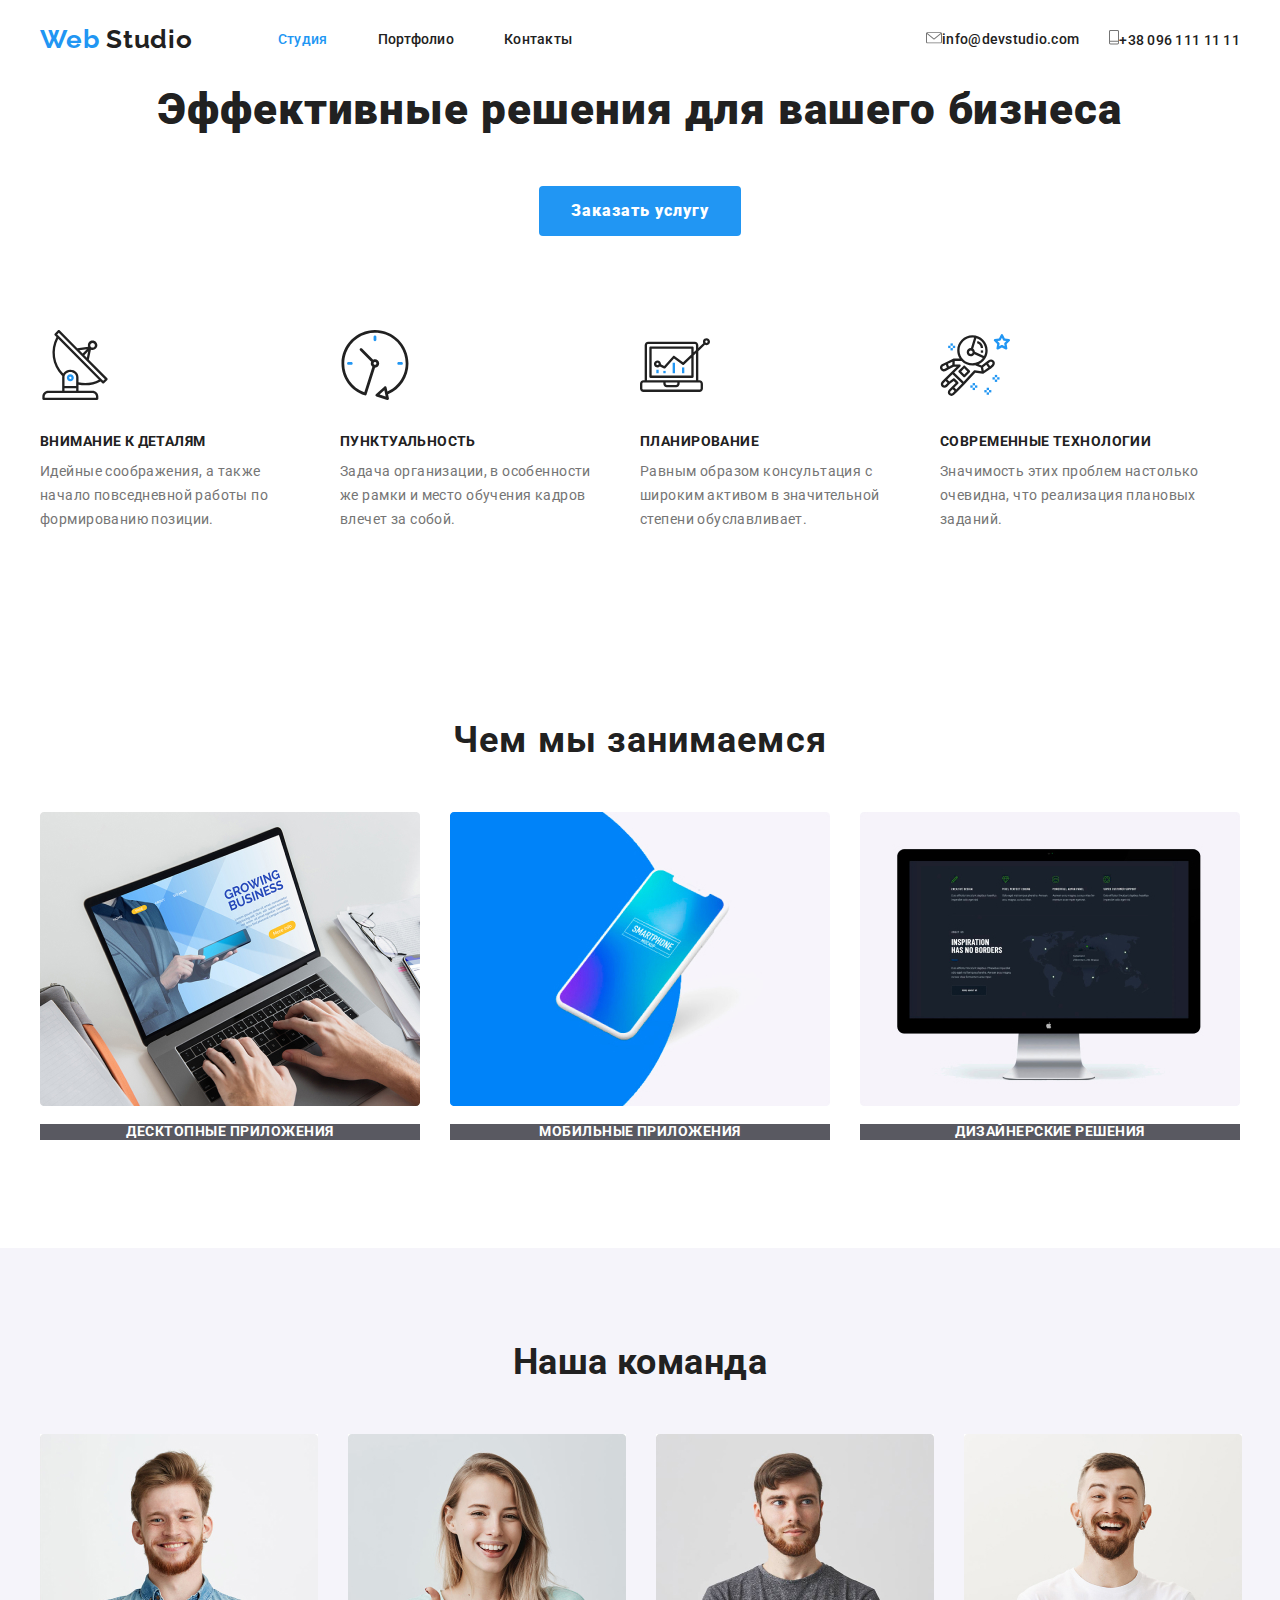
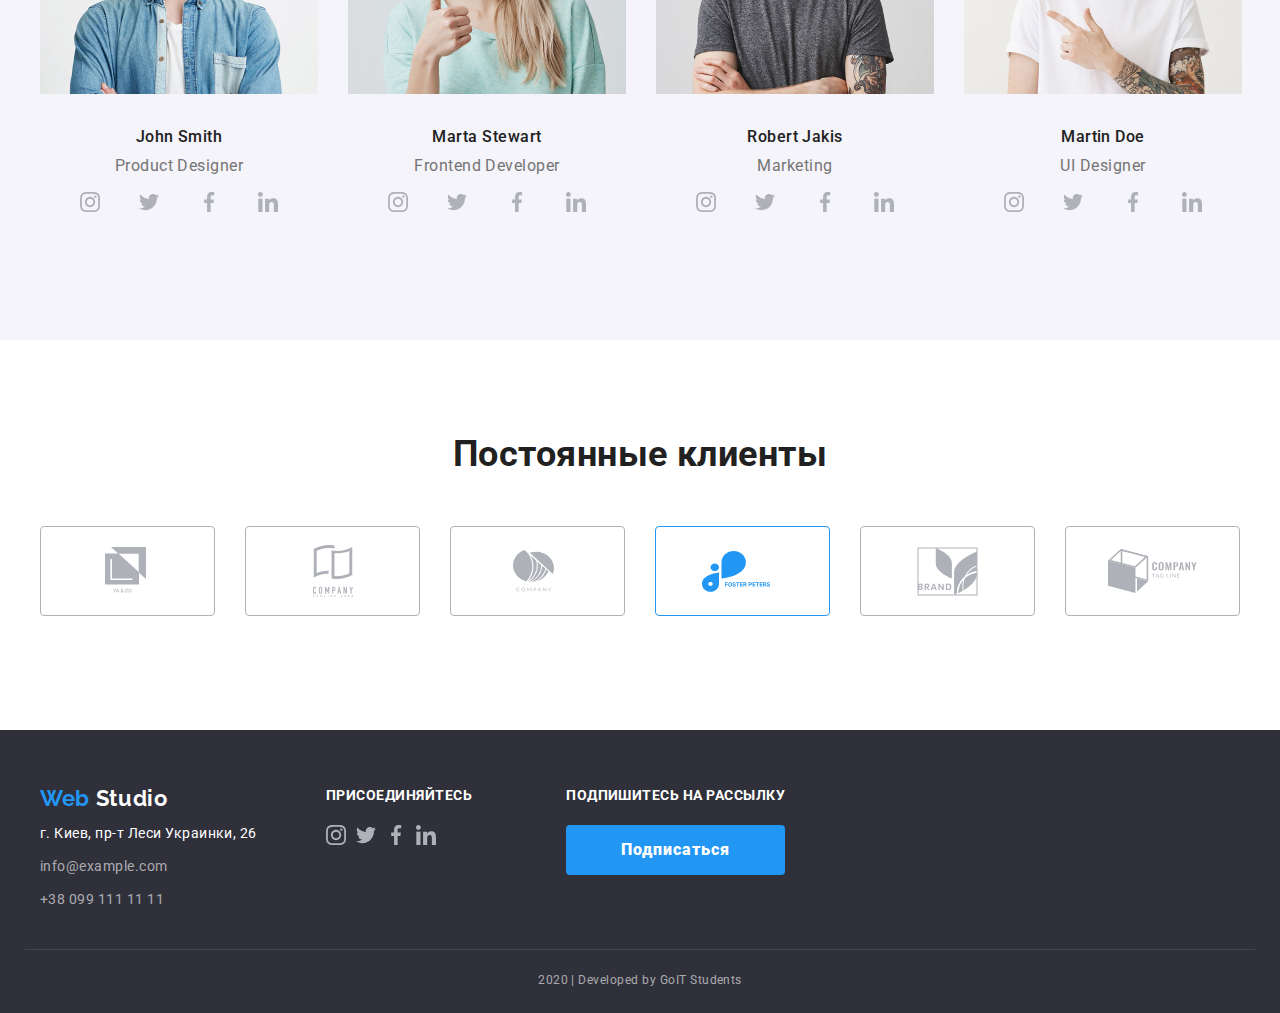
==== commit 260d5bce: "Adding stules for buttoms" ====
--- a/index.html
+++ b/index.html
@@ -49,7 +49,7 @@
       <!-- Баннер -->
       <section class="banner">
         <h1 class="banner-title">Эффективные решения для вашего бизнеса</h1>
-        <a href="" class="buttom primary">Заказать услугу</a>
+        <a href="" class="buttom primarys">Заказать услугу</a>
       </section>
       <!-- Частина Переваги -->
       <section class="section advantages">
@@ -275,8 +275,8 @@
     </main>
     <!-- Підвал (Footer) -->
     <footer>
-      <div class="container">
-        <div>
+      <div class="container-footer">
+        <div class="location">
           <a href="" class="logo secondary"
             ><span>Web</span><span class="span"> Studio</span></a
           >
@@ -287,37 +287,37 @@
             <a href="" class="address-second">+38 099 111 11 11</a>
           </address>
         </div>
-        <div>
+        <div class="connect">
           <b>Присоединяйтесь</b>
-          <ul>
-            <li>
+          <ul class="connect-icon">
+            <li class="icon">
               <a href="" class="icon"
                 ><img src="./images/instagram2.svg" alt="Instagram"
               /></a>
             </li>
-            <li>
+            <li class="icon">
               <a href="" class="icon"
                 ><img src="./images/twitter1.svg" alt="Twitter"
               /></a>
             </li>
-            <li>
+            <li class="icon">
               <a href="" class="icon"
                 ><img src="./images/facebook1.svg" alt="Facebook"
               /></a>
             </li>
-            <li>
+            <li class="icon">
               <a href="" class="icon"
                 ><img src="./images/linkedin1.svg" alt="in"
               /></a>
             </li>
           </ul>
         </div>
-        <div>
+        <div class="sending">
           <b>Подпишитесь на рассылку</b>
           <a href="" class="buttom primary">Подписаться</a>
         </div>
-        <p class="goit">2020 | Developed by GoIT Students</p>
       </div>
+      <p class="goit">2020 | Developed by GoIT Students</p>
     </footer>
   </body>
 </html>
--- a/css/styles.css
+++ b/css/styles.css
@@ -67,6 +67,7 @@
   line-height: 1.19;
 }
 .logo.secondary {
+  display: inline-block;
   font-size: 22px;
   line-height: 1.18;
   margin-bottom: 10px;
@@ -203,6 +204,7 @@
   text-align: center;
   color: var(--color-of-main-text);
   letter-spacing: 0.06em;
+  ou
 }
 .banner-title {
   font-weight: 900;
@@ -223,14 +225,48 @@
   line-height: 1.87;
   border-radius: 4px;
   padding: 10px 32px;
+  display: block;
+  min-width: 200px;
+}
+.buttom.primarys {
   display: inline-block;
+  color: var(--white-color);
+  background-color: var(--akcent);
+  letter-spacing: 0.06em;
+  font-weight: 900;
+  font-size: 16px;
+  text-align: center;
+  line-height: 1.87;
+  border-radius: 4px;
+  padding: 10px 32px;
   min-width: 200px;
 }
+
 button:hover,
 button:focus {
   color: var(--white-color);
   background-color: var(--akcent);
-}
+}*/
+
+
+.buttom-secondary {
+  font-style: normal;
+  font-weight: 900;
+  font-size: 16px;
+  line-height: 1.87px;
+  letter-spacing: 0.06em;
+  color: var(--white-color);
+  background-color: var(--akcent);
+  border-radius: 4px;
+  padding: 10px 32px;
+  min-width: 200px;
+}
+.buttom-secondary:hover,
+.buttom-secondary:focus {
+  color: var(--akcent);
+  background-color: var(--white-color);
+}
+
 button {
   font-family: roboto, sans-serif;
   border-radius: 4px;
@@ -426,7 +462,6 @@
   margin-left: 30px;
 }
 address {
-  padding-top: 48px;
   font-weight: normal;
   font-size: 14px;
   line-height: 1.71;
@@ -434,9 +469,13 @@
   color: var(--footer-text);
 }
 address .address-first {
+  display: inline-block;
+  margin-bottom: 9px;
   color: var(--white-color);
 }
 address .address-second {
+  display: inline-block;
+  margin-bottom: 9px;
   color: var(--footer-text);
 }
 div b {
@@ -446,6 +485,7 @@
   text-transform: uppercase;
 }
 .goit {
+  display: block;
   text-align: center;
   font-weight: normal;
   font-size: 12px;
@@ -454,7 +494,7 @@
   margin-top: 0px;
   margin-bottom: 0px;
   padding-top: 18px;
-  padding-bottom: 21px;
+  /*padding-bottom: 21px;*/
 }
 .main-name {
   font-weight: 900;
@@ -475,9 +515,11 @@
   padding-bottom: 21px;
 }
 .container-footer {
+  border-bottom: 1px solid rgba(255, 255, 255, 0.1);
   width: 1230px;
   padding-left: 15px;
   padding-right: 15px;
+  padding-bottom: 28px;
   margin-right: auto;
   margin-left: auto;
   display: flex;
@@ -488,10 +530,23 @@
   margin-bottom: 0px;
   padding-left: 0px;
 }
+.connect-icon .icon + .icon {
+  margin-left: 10px;
+}
 .connect {
   margin-left: 69px;
 }
 .connect b {
+  display: inline-block;
   margin-bottom: 21px;
-  outline: 2px solid tomato;
-}
+}
+.location {
+  margin-right: ;
+}
+.sending {
+  margin-left: 94px;
+}
+.sending b {
+  display: inline-block;
+  margin-bottom: 21px;
+}
